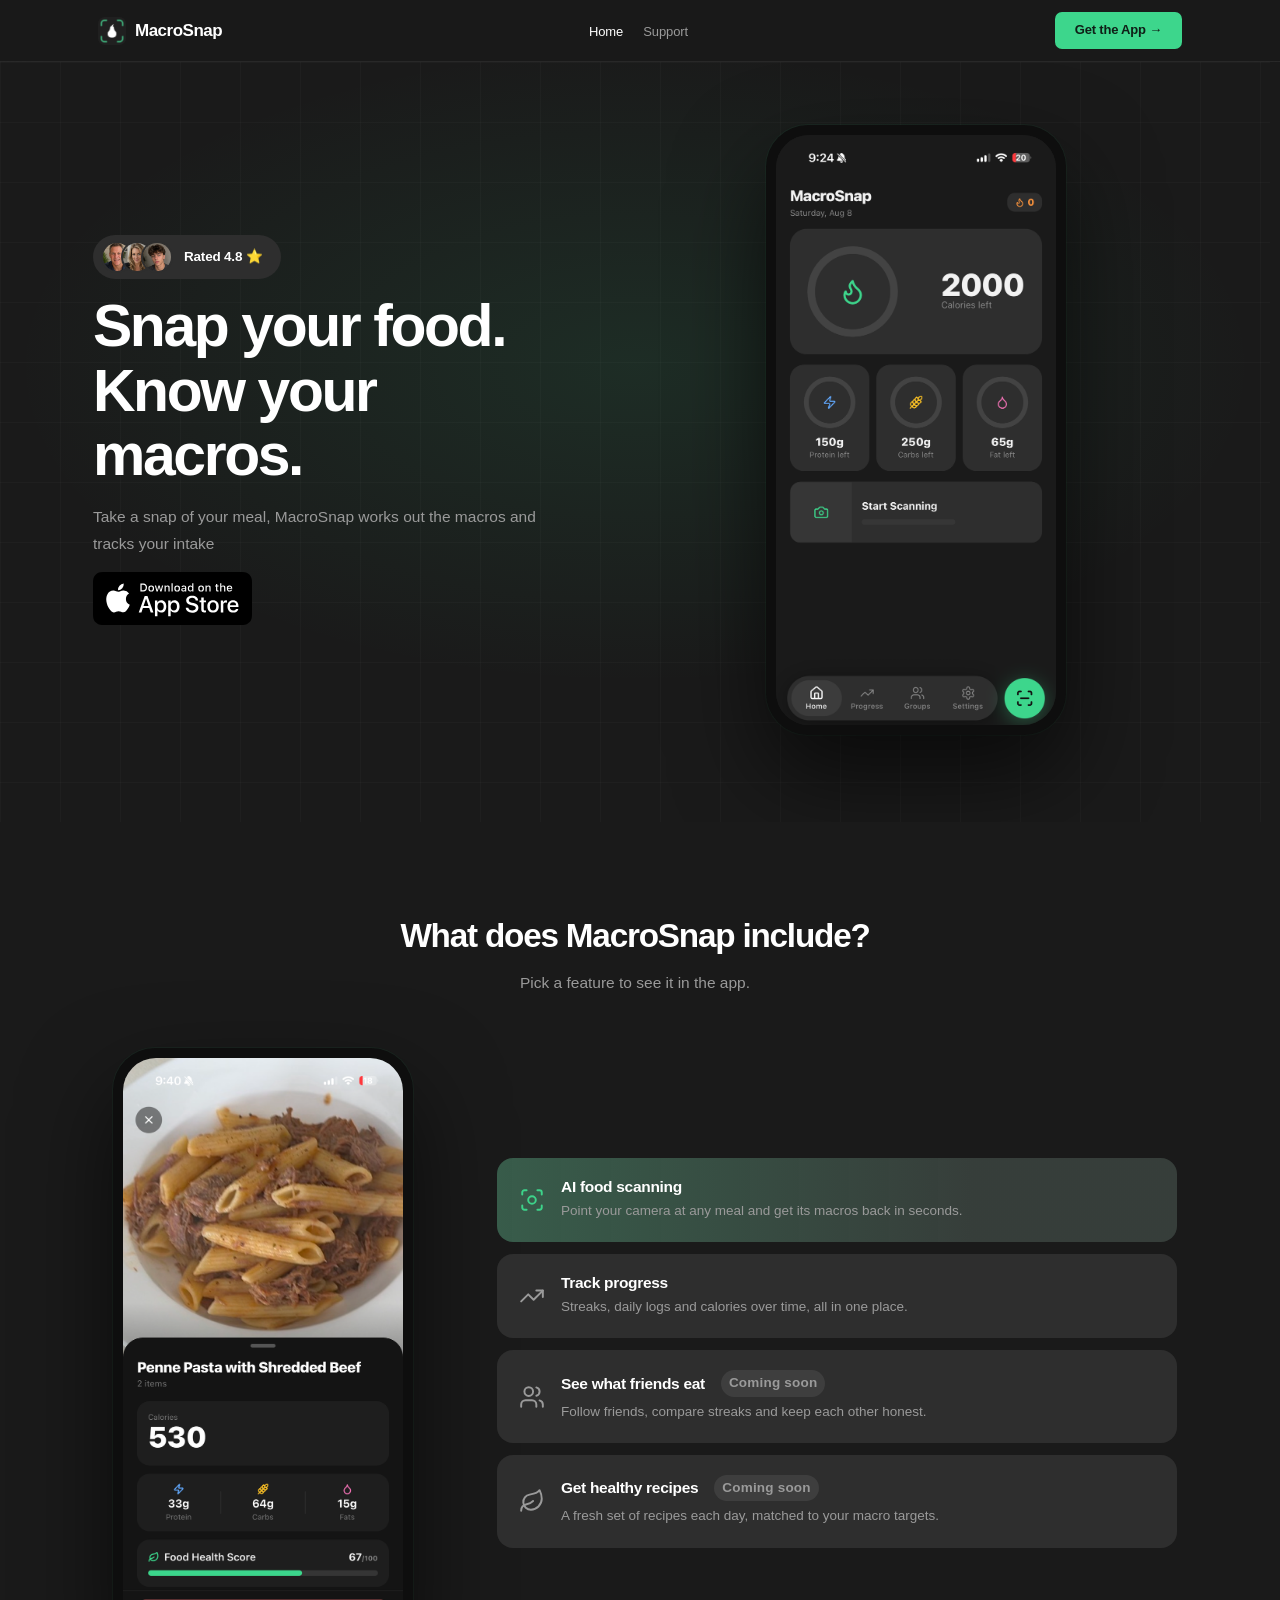
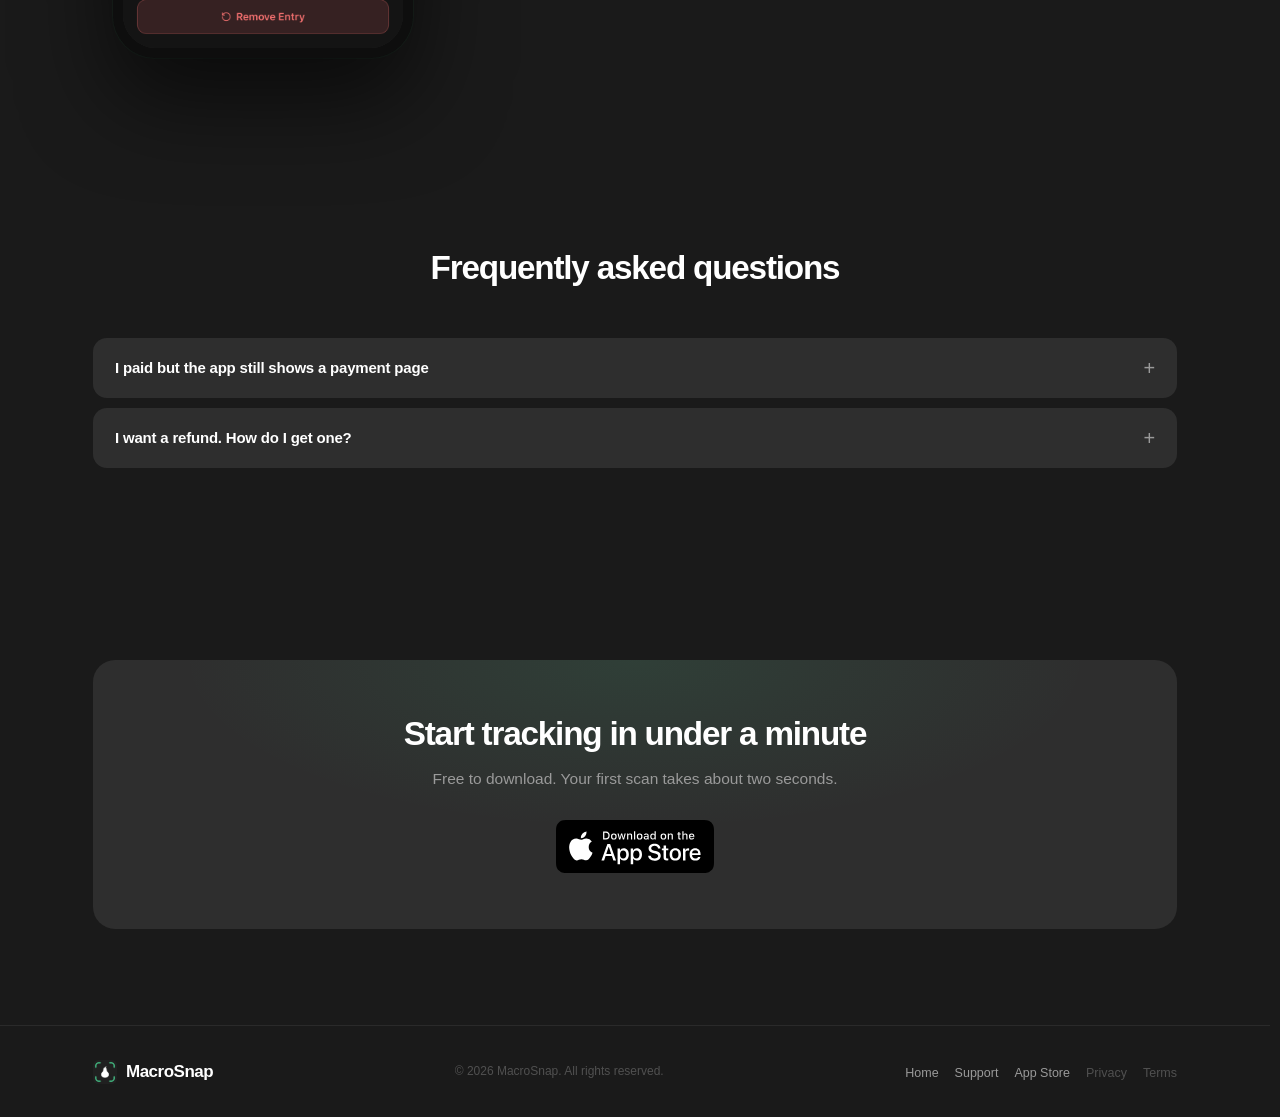
==== index.html @ d98fc546 "Update index.html" ====
<!DOCTYPE html>
<html lang="en" data-page="home">
<head>
<!-- charset must stay within the document's first 1024 bytes or browsers
     stop looking for it; it blocks nothing, so it sits ahead of the script. -->
<meta charset="UTF-8" />
<!-- No auto-redirect here on purpose. Instagram's webview blocks scripted
     navigation to the App Store (verified on Instagram 441 / iOS 27 — the
     script ran, resolved the URL and was simply ignored), and a pending
     blocked navigation can suppress the tap that follows it. The store link
     is reached by tapping the badge, or via "Open in Browser". -->
  <meta name="viewport" content="width=device-width, initial-scale=1.0, viewport-fit=cover" />
  <title>MacroSnap — Snap your food. Know your macros.</title>
  <meta name="description" content="MacroSnap uses your camera to log calories, protein, carbs and fat in seconds. No weighing. No searching. Just snap." />
  <link rel="stylesheet" href="styles.css" />
</head>
<body>

<!-- ══════════════════ TOP BAR ══════════════════ -->
<nav class="nav" id="nav">
 <div class="nav-inner">
  <a class="nav-brand" href="#" data-link="home" aria-label="MacroSnap home">
    <img class="mark" src="assets/icon.png" width="28" height="28" alt="" />
    <span class="wordmark">MacroSnap</span>
  </a>

  <ul class="nav-links" id="navLinks">
    <li><button class="nav-link" data-link="home">Home</button></li>
    <li><button class="nav-link" data-link="support">Support</button></li>
  </ul>

  <a class="nav-cta" href="https://apps.apple.com/us/app/macrosnap-ai-calorie-tracker/id6759880124" target="_blank" rel="noopener noreferrer">Get the App →</a>

  <button class="burger" id="burger" aria-label="Menu" aria-expanded="false">
    <span></span><span></span><span></span>
  </button>
 </div>
</nav>

<!-- ══════════════════ MOBILE DRAWER ══════════════════ -->
<div class="mobile-overlay" id="overlay" hidden></div>
<aside class="drawer" id="drawer" hidden>
  <div class="drawer-list">
    <button class="drawer-link" data-link="home">Home</button>
    <button class="drawer-link" data-link="support">Support</button>
  </div>
  <div class="drawer-foot">
    <a class="btn btn-cta btn-block" href="https://apps.apple.com/us/app/macrosnap-ai-calorie-tracker/id6759880124" target="_blank" rel="noopener noreferrer">Get the App →</a>
  </div>
</aside>

<main id="main">

  <!-- ══════════════════ PAGE: HOME ══════════════════ -->
  <section class="page" data-page="home">

    <div class="hero">
      <div class="hero-grid-lines"></div>
      <div class="hero-glow"></div>
      <div class="hero-inner">
        <div class="hero-copy">
          <div class="rating-card fu" style="--d:0s">
            <div class="avatars">
              <img class="ph" src="assets/boy30.png" width="32" height="32" alt="" />
              <img class="ph" src="assets/girl30.png" width="32" height="32" alt="" />
              <img class="ph" src="assets/boy20.png" width="32" height="32" alt="" />
            </div>
            <span class="rating-text">Rated 4.8 ⭐</span>
          </div>
          <h1 class="fu" style="--d:.08s">Snap your food.<br />Know your macros.</h1>
          <p class="lead fu" style="--d:.16s">
            Take a snap of your meal, MacroSnap works out the macros and tracks your intake
          </p>
          <div class="hero-btns fu" style="--d:.24s">
            <a class="appstore" href="https://apps.apple.com/us/app/macrosnap-ai-calorie-tracker/id6759880124" target="_blank" rel="noopener noreferrer" style="display: inline-block;">
              <img src="assets/app-store-badge.svg" alt="Download on the App Store" style="height: 53px;">
            </a>
          </div>

          <p class="iab-note" id="iabNote" hidden>
            <span><span id="iabApp">This app</span> may block this link. Tap <b>•••</b> at the top right, then <b>Open in Browser</b>.</span>
            <button class="iab-close" id="iabClose" aria-label="Dismiss">×</button>
          </p>
        </div>

        <div class="hero-visual fu" style="--d:.2s">
          <div class="phone">
            <div class="phone-screen">
              <img class="phone-img" src="assets/hero-home.png" alt="The MacroSnap home screen showing calories and macros left for the day" />
            </div>
          </div>
        </div>
      </div>
    </div>

    <!-- ══════════════ WHAT'S INCLUDED (tabbed) ══════════════ -->
    <section class="section">
      <div class="wrap">
        <div class="sec-head fu" style="--d:0s">
          <h2>What does MacroSnap include?</h2>
          <p class="lead center">Pick a feature to see it in the app.</p>
        </div>

        <div class="include">
          <div class="include-visual fu" style="--d:.06s">
            <div class="phone">
              <div class="phone-screen">
                <img class="shot is-active" data-shot="0" src="assets/include-1.png" alt="A scanned plate of penne pasta with shredded beef, showing 530 calories and its macro split" />
                <img class="shot" data-shot="1" src="assets/include-2.png" alt="The Progress screen showing day streak, meals logged, a daily log and calories over time" />
                <div class="shot is-locked" data-shot="2">
                  <span class="shot-icon"><svg viewBox="0 0 24 24" fill="none" stroke="currentColor" stroke-width="1.8" stroke-linecap="round" stroke-linejoin="round" aria-hidden="true"><rect x="3" y="11" width="18" height="11" rx="2"/><path d="M7 11V7a5 5 0 0 1 10 0v4"/></svg></span>
                  <b>Coming soon</b>
                  <span class="sub tiny">See what friends eat</span>
                </div>
                <div class="shot is-locked" data-shot="3">
                  <span class="shot-icon"><svg viewBox="0 0 24 24" fill="none" stroke="currentColor" stroke-width="1.8" stroke-linecap="round" stroke-linejoin="round" aria-hidden="true"><rect x="3" y="11" width="18" height="11" rx="2"/><path d="M7 11V7a5 5 0 0 1 10 0v4"/></svg></span>
                  <b>Coming soon</b>
                  <span class="sub tiny">Get healthy recipes</span>
                </div>
              </div>
            </div>
          </div>

          <div class="include-cards fu" style="--d:.12s" role="tablist">
            <button class="inc-card is-active" data-shot="0" role="tab" aria-selected="true">
              <span class="icon"><svg viewBox="0 0 24 24" fill="none" stroke="currentColor" stroke-width="1.8" stroke-linecap="round" stroke-linejoin="round" aria-hidden="true"><path d="M3 7V5a2 2 0 0 1 2-2h2"/><path d="M17 3h2a2 2 0 0 1 2 2v2"/><path d="M21 17v2a2 2 0 0 1-2 2h-2"/><path d="M7 21H5a2 2 0 0 1-2-2v-2"/><circle cx="12" cy="12" r="3.5"/></svg></span>
              <span class="inc-body">
                <b>AI food scanning</b>
                <span>Point your camera at any meal and get its macros back in seconds.</span>
              </span>
            </button>
            <button class="inc-card" data-shot="1" role="tab" aria-selected="false">
              <span class="icon"><svg viewBox="0 0 24 24" fill="none" stroke="currentColor" stroke-width="1.8" stroke-linecap="round" stroke-linejoin="round" aria-hidden="true"><polyline points="22 7 13.5 15.5 8.5 10.5 2 17"/><polyline points="16 7 22 7 22 13"/></svg></span>
              <span class="inc-body">
                <b>Track progress</b>
                <span>Streaks, daily logs and calories over time, all in one place.</span>
              </span>
            </button>
            <button class="inc-card" data-shot="2" role="tab" aria-selected="false">
              <span class="icon"><svg viewBox="0 0 24 24" fill="none" stroke="currentColor" stroke-width="1.8" stroke-linecap="round" stroke-linejoin="round" aria-hidden="true"><path d="M16 21v-2a4 4 0 0 0-4-4H6a4 4 0 0 0-4 4v2"/><circle cx="9" cy="7" r="4"/><path d="M22 21v-2a4 4 0 0 0-3-3.87"/><path d="M16 3.13a4 4 0 0 1 0 7.75"/></svg></span>
              <span class="inc-body">
                <span class="inc-title"><b>See what friends eat</b><span class="soon">Coming soon</span></span>
                <span>Follow friends, compare streaks and keep each other honest.</span>
              </span>
            </button>
            <button class="inc-card" data-shot="3" role="tab" aria-selected="false">
              <span class="icon"><svg viewBox="0 0 24 24" fill="none" stroke="currentColor" stroke-width="1.8" stroke-linecap="round" stroke-linejoin="round" aria-hidden="true"><path d="M11 20A7 7 0 0 1 9.8 6.1C15.5 5 17 4.48 19 2c1 2 2 4.18 2 8 0 5.5-4.78 10-10 10Z"/><path d="M2 21c0-3 1.85-5.36 5.08-6C9.5 14.52 12 13 13 12"/></svg></span>
              <span class="inc-body">
                <span class="inc-title"><b>Get healthy recipes</b><span class="soon">Coming soon</span></span>
                <span>A fresh set of recipes each day, matched to your macro targets.</span>
              </span>
            </button>
          </div>
        </div>
      </div>
    </section>

    <!-- ══════════════ FAQ ══════════════ -->
    <section class="section">
      <div class="wrap">
        <div class="sec-head fu" style="--d:0s">
          <h2>Frequently asked questions</h2>
        </div>
        <div class="faq">
          <details class="fu" style="--d:.06s">
            <summary>I paid but the app still shows a payment page</summary>
            <ol>
              <li>Make sure you're signed into the Apple account you purchased with.</li>
              <li>Tap the <b>Restore Purchase</b> button — it's at the top right, or underneath the green button at the bottom.</li>
            </ol>
          </details>

          <details class="fu" style="--d:.1s">
            <summary>I want a refund. How do I get one?</summary>
            <p>Refunds depend on where you bought your subscription:</p>
            <ul>
              <li><b>Apple App Store:</b> Apple handles this directly.</li>
              <li><b>Bought directly from MacroSnap?</b> Email us.</li>
            </ul>
            <div class="faq-btns">
              <a class="btn btn-cta" href="https://support.apple.com/en-us/118223" target="_blank" rel="noopener noreferrer">Request refund from Apple</a>
              <button class="btn btn-soft" data-link="support">Request refund from MacroSnap</button>
            </div>
          </details>
        </div>
      </div>
    </section>

    <section class="section">
      <div class="wrap">
        <div class="cta-band fu" style="--d:0s">
          <h2>Start tracking in under a minute</h2>
          <p class="lead center">Free to download. Your first scan takes about two seconds.</p>
          <div class="hero-btns center">
            <a class="appstore" href="https://apps.apple.com/us/app/macrosnap-ai-calorie-tracker/id6759880124" target="_blank" rel="noopener noreferrer" style="display: inline-block;">
              <img src="assets/app-store-badge.svg" alt="Download on the App Store" style="height: 53px;">
            </a>
          </div>
        </div>
      </div>
    </section>
  </section>

  <!-- ══════════════════ PAGE: SUPPORT ══════════════════ -->
  <section class="page" data-page="support" hidden>
    <div class="page-head">
      <div class="wrap">
        <h1 class="fu" style="--d:.08s">Talk to a human</h1>
        <p class="lead fu" style="--d:.16s">Real replies, usually within a few hours on weekdays.</p>
      </div>
    </div>

    <section class="section">
      <div class="wrap">
        <div class="contact">
          <form class="card form fu" style="--d:0s" onsubmit="return false;">
            <label>Name<input type="text" placeholder="Alex Gasic" /></label>
            <label>Email<input type="email" placeholder="you@email.com" /></label>
            <label>Topic
              <select>
                <option>General question</option>
                <option>Billing &amp; subscriptions</option>
                <option>A scan got it wrong</option>
                <option>Coaching / team plans</option>
                <option>Press</option>
              </select>
            </label>
            <label>Message<textarea rows="5" placeholder="Tell us what's going on…"></textarea></label>
            <button class="btn btn-cta btn-block" type="submit">Send message</button>
            <span class="tiny sub center">This is a mock form — nothing is sent.</span>
          </form>

          <div class="contact-side">
            <div class="card sm fu" style="--d:.08s">
              <div class="icon"><svg viewBox="0 0 24 24" fill="none" stroke="currentColor" stroke-width="1.8" stroke-linecap="round" stroke-linejoin="round" aria-hidden="true"><rect x="2" y="4" width="20" height="16" rx="2"/><path d="m22 7-8.97 5.7a1.94 1.94 0 0 1-2.06 0L2 7"/></svg></div><h3>Email</h3>
              <p>help@macrosnap.app<br /><span class="sub tiny">Mon–Fri, 9–6 GMT</span></p>
            </div>
            <div class="card sm fu" style="--d:.14s">
              <div class="icon"><svg viewBox="0 0 24 24" fill="none" stroke="currentColor" stroke-width="1.8" stroke-linecap="round" stroke-linejoin="round" aria-hidden="true"><path d="M12 7v14"/><path d="M3 18a1 1 0 0 1-1-1V4a1 1 0 0 1 1-1h5a4 4 0 0 1 4 4 4 4 0 0 1 4-4h5a1 1 0 0 1 1 1v13a1 1 0 0 1-1 1h-6a3 3 0 0 0-3 3 3 3 0 0 0-3-3z"/></svg></div><h3>Help centre</h3>
              <p>Guides for scanning, targets, groups and export.</p>
            </div>
            <div class="card sm fu" style="--d:.2s">
              <div class="icon"><svg viewBox="0 0 24 24" fill="none" stroke="currentColor" stroke-width="1.8" stroke-linecap="round" stroke-linejoin="round" aria-hidden="true"><path d="M12 20c-3.3 0-6-2.7-6-6v-3a4 4 0 0 1 4-4h4a4 4 0 0 1 4 4v3c0 3.3-2.7 6-6 6z"/><path d="M9 7.13V6a3 3 0 1 1 6 0v1.13"/><path d="M6 13H2"/><path d="M22 13h-4"/><path d="m6.5 9-2-1.2"/><path d="m19.5 7.8-2 1.2"/><path d="m6.5 17-2 1.2"/><path d="m19.5 18.2-2-1.2"/></svg></div><h3>Report a bug</h3>
              <p>Shake your phone inside the app to attach logs automatically.</p>
            </div>
          </div>
        </div>
      </div>
    </section>
  </section>

</main>

<!-- ══════════════════ FOOTER ══════════════════ -->
<footer class="footer">
 <div class="footer-inner">
  <a class="nav-brand" href="#" data-link="home">
    <img class="mark" src="assets/icon.png" width="24" height="24" alt="" />
    <span class="wordmark">MacroSnap</span>
  </a>
  <span class="tiny sub">© 2026 MacroSnap. All rights reserved.</span>
  <ul class="footer-links">
    <li><button data-link="home">Home</button></li>
    <li><button data-link="support">Support</button></li>
    <li><a href="https://apps.apple.com/us/app/macrosnap-ai-calorie-tracker/id6759880124" target="_blank" rel="noopener noreferrer">App Store</a></li>
    <li><button class="muted">Privacy</button></li>
    <li><button class="muted">Terms</button></li>
  </ul>
 </div>
</footer>

<script src="app.js"></script>
</body>
</html>
---- styles.css ----
/* ═══════════════════════════════════════════════════════════
   MacroSnap — mock marketing site
   Tokens & nav sizing modelled on the Almondy reference build
   ═══════════════════════════════════════════════════════════ */

:root {
  /* ── Brand palette (as specified) ── */
  --bg:        #1A1A1A;   /* main background          */
  --accent:    #3DD38A;   /* accent / secondary       */
  --text:      #FFFFFF;   /* primary text             */
  --subtext:   #505050;   /* subtext                  */
  --card:      #2E2E2E;   /* cards / elements         */
  --cta:       #3DD68C;   /* CTAs                     */

  /* ── Derived surfaces ── */
  --bg-alt:        #161616;
  --card-hover:    #363636;
  --accent-dim:    rgba(61, 211, 138, 0.12);
  --accent-line:   rgba(61, 211, 138, 0.28);
  --border:        rgba(255, 255, 255, 0.07);
  --border-bright: rgba(255, 255, 255, 0.14);
  --divider:       rgba(255, 255, 255, 0.055);
  --grid-line:     rgba(255, 255, 255, 0.025);
  --hero-glow:     rgba(61, 211, 138, 0.10);
  --hover-glow:    rgba(255, 255, 255, 0.025);
  --nav-bg:        rgba(26, 26, 26, 0.92);
  --nav-bg-solid:  #1F1F1F;
  /* readable body grey — sits between --text and --subtext */
  --body:          #9A9A9A;

  /* ── Type ── */
  --font: -apple-system, BlinkMacSystemFont, "SF Pro Display", "SF Pro Text",
          "SF Pro Icons", "Helvetica Neue", "Segoe UI Variable Display",
          "Segoe UI", Roboto, sans-serif;
  
  --nav-h: 62px;
  --ease: cubic-bezier(0.22, 1, 0.36, 1);
}

*, *::before, *::after { box-sizing: border-box; margin: 0; padding: 0; }

/* `hidden` must beat the display rules below (drawer, overlay, pages) */
[hidden] { display: none !important; }

html { scroll-behavior: smooth; scrollbar-gutter: stable; }

body {
  background: var(--bg);
  color: var(--text);
  font-family: var(--font);
  font-size: 15px;
  line-height: 1.6;
  overflow-x: hidden;
  -webkit-font-smoothing: antialiased;
  -moz-osx-font-smoothing: grayscale;
  padding-top: var(--nav-h);
}

* { scrollbar-width: thin; scrollbar-color: rgba(128,128,128,0.2) transparent; }
::-webkit-scrollbar { width: 4px; height: 4px; }
::-webkit-scrollbar-track { background: transparent; }
::-webkit-scrollbar-thumb { background: rgba(128,128,128,0.2); border-radius: 999px; }
::-webkit-scrollbar-thumb:hover { background: rgba(128,128,128,0.35); }

a { text-decoration: none; color: inherit; }

button {
  cursor: pointer;
  font-family: var(--font);
  background: none;
  border: none;
  color: inherit;
  -webkit-tap-highlight-color: transparent;
  touch-action: manipulation;
  user-select: none;
  -webkit-user-select: none;
}
button:active { opacity: 0.7; transform: scale(0.97); transition: opacity .1s, transform .1s; }

/* ── Titles: semibold ── */
h1, h2, h3 { font-weight: 600; color: var(--text); letter-spacing: -0.02em; line-height: 1.1; }
h1 { font-size: clamp(38px, 4.6vw, 66px); letter-spacing: -2.4px; }
h2 { font-size: clamp(26px, 2.6vw, 38px); letter-spacing: -1.2px; }
h3 { font-size: 17px; letter-spacing: -0.4px; }

p  { color: var(--body); }
.sub   { color: var(--subtext); }
.tiny  { font-size: 12px; }
.accent{ color: var(--accent); }
.center{ text-align: center; }

.lead { font-size: 15.5px; line-height: 1.75; color: var(--body); max-width: 460px; }
.lead.center { margin: 0 auto; }

/* ═══════════════ ANIMATIONS ═══════════════ */
@keyframes fadeUp    { from { opacity: 0; transform: translateY(22px); } to { opacity: 1; transform: none; } }
@keyframes fadeRight { from { opacity: 0; transform: translateX(32px) scale(.97); } to { opacity: 1; transform: none; } }

/* Page-switch entrance — staggered via inline --d */
.page.is-entering .fu { animation: fadeUp .55s var(--d, 0s) var(--ease) both; }
.page .fu { animation: fadeUp .55s var(--d, 0s) var(--ease) both; }

@media (prefers-reduced-motion: reduce) {
  *, *::before, *::after { animation-duration: .01ms !important; animation-iteration-count: 1 !important; transition-duration: .01ms !important; }
  html { scroll-behavior: auto; }
}

/* ═══════════════ TOP BAR ═══════════════ */
.nav {
  position: fixed; top: 0; left: 0; right: 0; z-index: 200;
  height: var(--nav-h);
  background: var(--nav-bg);
  -webkit-backdrop-filter: blur(20px) saturate(1.4);
  backdrop-filter: blur(20px) saturate(1.4);
  border-bottom: 1px solid var(--border);
}

/* shares .wrap's geometry so the logo sits on the site's left edge */
.nav-inner {
  height: 100%; max-width: 1180px; margin: 0 auto; padding: 0 48px;
  display: flex; align-items: center; justify-content: space-between;
}

.nav-brand { display: flex; align-items: center; gap: 9px; }
.mark { flex-shrink: 0; border-radius: 23%; display: block; }
.wordmark { font-size: 17px; font-weight: 600; letter-spacing: -0.5px; color: var(--text); }

.nav-links { display: flex; gap: 20px; list-style: none; }
.nav-link {
  font-size: 13px; font-weight: 500; letter-spacing: -0.1px;
  color: var(--body); transition: color .15s;
}
.nav-link:hover { color: var(--text); }
.nav-link.active { color: var(--text); }

.nav-cta {
  display: inline-flex; align-items: center;
  background: var(--cta); color: #0F1F17;
  padding: 8px 20px; font-size: 13px; font-weight: 700;
  border-radius: 7px; letter-spacing: -0.2px;
  transition: filter .15s, transform .15s;
}
.nav-cta:hover { filter: brightness(1.08); }
.nav-cta:active { transform: scale(.97); }

.burger { display: none; flex-direction: column; gap: 5px; padding: 8px; }
.burger span { display: block; width: 22px; height: 2px; background: var(--text); border-radius: 2px; transition: transform .25s, opacity .25s; }
.burger.open span:nth-child(1) { transform: rotate(45deg) translateY(7px); }
.burger.open span:nth-child(2) { opacity: 0; }
.burger.open span:nth-child(3) { transform: rotate(-45deg) translateY(-7px); }

/* ── Mobile drawer ── */
.mobile-overlay {
  position: fixed; inset: 0; z-index: 199;
  background: rgba(0,0,0,.6);
  -webkit-backdrop-filter: blur(4px); backdrop-filter: blur(4px);
}
.drawer {
  position: fixed; top: var(--nav-h); right: 0; bottom: 0; z-index: 200;
  width: 80vw; max-width: 320px;
  background: var(--nav-bg-solid);
  display: flex; flex-direction: column; overflow-y: auto;
  animation: fadeRight .25s both;
}
.drawer-list { flex: 1; }
.drawer-link {
  display: block; width: 100%; text-align: left;
  padding: 16px 24px; font-size: 15px; font-weight: 600;
  color: var(--body);
  transition: color .15s, background .15s;
}
.drawer-link.active { color: var(--text); background: var(--hover-glow); }
.drawer-foot { padding: 20px 24px; }

/* ═══════════════ LAYOUT ═══════════════ */
.wrap { max-width: 1180px; margin: 0 auto; padding: 0 48px; }
.section { padding: 96px 0; }
.sec-head { text-align: center; max-width: 620px; margin: 0 auto 52px; }
.sec-head h2 { margin-bottom: 14px; }

.page[hidden] { display: none; }

/* ═══════════════ BUTTONS ═══════════════ */
.btn {
  display: inline-flex; align-items: center; justify-content: center;
  padding: 13px 24px; font-size: 14px; font-weight: 700;
  border-radius: 8px; letter-spacing: -0.3px;
  transition: filter .15s, background .15s, border-color .15s;
}
.btn-cta   { background: var(--cta); color: #0F1F17; }
.btn-cta:hover { filter: brightness(1.08); }
.btn-soft { background: rgba(255,255,255,.08); color: var(--text); }
.btn-soft:hover { background: rgba(255,255,255,.13); }
.btn-block { width: 100%; }

/* ── App Store badge (official Apple artwork; sizing is inline in the markup) ── */
.appstore { transition: filter .15s, transform .15s; }
.appstore:hover { filter: brightness(1.12); }
.appstore:active { transform: scale(.97); }
.appstore img { display: block; }

/* ═══════════════ HERO ═══════════════ */
.hero { position: relative; overflow: hidden; }
.hero-grid-lines {
  position: absolute; inset: 0; pointer-events: none;
  background-image:
    linear-gradient(var(--grid-line) 1px, transparent 1px),
    linear-gradient(90deg, var(--grid-line) 1px, transparent 1px);
  background-size: 60px 60px;
}
.hero-glow {
  position: absolute; inset: 0; pointer-events: none;
  background: radial-gradient(ellipse 70% 60% at 50% 40%, var(--hero-glow) 0%, transparent 70%);
}
.hero-inner {
  position: relative; z-index: 1;
  display: grid; grid-template-columns: 1fr 1fr; align-items: center; gap: 40px;
  /* same geometry as .wrap so hero copy shares the site's left edge */
  max-width: 1180px; margin: 0 auto;
  padding: 48px 48px 72px;
  min-height: min(760px, calc(100vh - var(--nav-h)));
}
.hero-copy { display: flex; flex-direction: column; align-items: flex-start; padding-right: 40px; }
.hero-copy h1 { margin-bottom: 15px; }
.hero-copy .lead { margin-bottom: 15px; }
.hero-btns { display: flex; gap: 10px; flex-wrap: wrap; }
.hero-btns.center { justify-content: center; }

/* ── Rating card (sits above the headline) ── */
.rating-card {
  display: inline-flex; align-items: center; gap: 11px;
  background: var(--card);
  border-radius: 999px; padding: 6px 18px 6px 8px;
  margin-bottom: 15px;
}
.rating-text { font-size: 13.5px; font-weight: 600; letter-spacing: -0.2px; color: var(--text); }
.ph {
  width: 32px; height: 32px; border-radius: 50%;
  /* ring matches the card behind it — creates the notch between overlaps */
  border: 2px solid var(--card);
  object-fit: cover; display: block;
}
.ph + .ph { margin-left: -12px; }

.avatars { display: flex; }

/* ── In-app browser helper note (shown only inside IG/FB webviews) ── */
.iab-note {
  display: flex; align-items: flex-start; gap: 10px;
  max-width: 340px; margin-top: 14px;
  background: var(--card); border-radius: 12px;
  padding: 11px 12px 11px 14px;
  font-size: 12.5px; line-height: 1.55; color: var(--body);
  animation: fadeUp .4s var(--ease) both;
}
.iab-note b { color: var(--text); font-weight: 600; letter-spacing: 1px; }
.iab-close {
  margin-left: auto; flex-shrink: 0;
  width: 20px; height: 20px; border-radius: 50%;
  display: grid; place-items: center;
  font-size: 15px; line-height: 1; color: var(--body);
  background: rgba(255,255,255,.08);
  transition: background .15s, color .15s;
}
.iab-close:hover { color: var(--text); background: rgba(255,255,255,.14); }

/* ═══════════════ PHONE FRAME ═══════════════ */
.hero-visual { position: relative; display: flex; justify-content: center; }
.phone {
  position: relative; width: 300px; height: 610px;
  background: #0E0E0E;
  border-radius: 42px; padding: 10px;
  box-shadow: 0 40px 90px rgba(0,0,0,.6), 0 0 0 1px rgba(61,211,138,.06);
  flex-shrink: 0;
}
.phone-screen {
  position: relative; height: 100%; overflow: hidden;
  background: var(--bg); border-radius: 33px;
}
.phone-img {
  width: 100%; height: 100%; display: block;
  object-fit: cover; object-position: top center;
}

/* ═══════════════ WHAT'S INCLUDED (tabbed) ═══════════════ */
.include {
  display: grid; grid-template-columns: minmax(0, 340px) 1fr;
  gap: 64px; align-items: center; justify-content: center;
}
.include-visual { display: flex; justify-content: center; }

/* Each .shot stacks in the same frame; only .is-active is visible */
.shot {
  position: absolute; inset: 0;
  display: flex; flex-direction: column; align-items: center; justify-content: center; gap: 8px;
  background: var(--bg);
  opacity: 0; transform: scale(1.015);
  transition: opacity .35s var(--ease), transform .35s var(--ease);
  pointer-events: none;
}
.shot.is-active { opacity: 1; transform: none; }
/* explicit size: an abs-positioned <img> with inset:0 alone falls back to
   its intrinsic width, which leaves object-fit doing nothing */
img.shot { width: 100%; height: 100%; object-fit: cover; object-position: top center; }

/* Locked "coming soon" panels */
.shot.is-locked { background: #202020; }
.shot.is-locked b { font-size: 15px; font-weight: 600; }
.shot.is-locked .sub { max-width: 190px; text-align: center; line-height: 1.5; }
.shot-icon {
  width: 34px; height: 34px; display: grid; place-items: center;
  margin-bottom: 10px; color: var(--body);
}
.shot-icon svg { width: 100%; height: 100%; display: block; }

/* title + pill share one row, so the pill stays beside wrapped text
   instead of dropping onto its own line on narrow screens */
.inc-title { display: flex; align-items: center; gap: 16px; }
.inc-title b { min-width: 0; }

.soon {
  flex-shrink: 0;
  background: rgba(255,255,255,.08);
  border-radius: 999px; padding: 2px 8px;
  font-size: 10.5px; font-weight: 600; letter-spacing: .2px;
  color: var(--body); white-space: nowrap;
}

.include-cards { display: flex; flex-direction: column; gap: 12px; }
.inc-card {
  display: flex; align-items: center; gap: 16px; text-align: left;
  background: var(--card);
  border-radius: 16px; padding: 20px 22px;
  transition: background .2s, transform .2s;
}
.inc-card:hover { background: var(--card-hover); transform: translateX(3px); }
/* no border to carry the active state, so lean harder on the fill */
.inc-card.is-active {
  background: linear-gradient(90deg, rgba(61,211,138,.24), rgba(61,211,138,.05) 70%), var(--card-hover);
}
.inc-card .icon { margin-bottom: 0; }
.inc-card:hover .icon { color: var(--text); }
.inc-card.is-active .icon { color: var(--accent); }
.inc-body { display: flex; flex-direction: column; gap: 4px; }
.inc-body b { font-size: 15.5px; font-weight: 600; letter-spacing: -0.3px; color: var(--text); }
.inc-body span { font-size: 13.5px; line-height: 1.65; color: var(--body); }

/* ═══════════════ CARDS ═══════════════ */
.card {
  background: var(--card);
  border-radius: 16px; padding: 26px;
  transition: transform .2s, background .2s;
}
.card h3 { margin-bottom: 8px; }
.card p { font-size: 14px; line-height: 1.7; }
.card.sm { padding: 22px; }
/* bare stroke icons — no tile, colour driven by currentColor */
.icon {
  width: 26px; height: 26px;
  display: grid; place-items: center;
  margin-bottom: 16px; flex-shrink: 0;
  color: var(--body); transition: color .2s;
}
.icon svg { width: 100%; height: 100%; display: block; }
.contact-side .icon { color: var(--accent); }

/* ═══════════════ FAQ ═══════════════ */
.faq { display: flex; flex-direction: column; gap: 10px; }
.faq details {
  background: var(--card);
  border-radius: 14px; padding: 18px 22px;
}
.faq summary {
  cursor: pointer; list-style: none;
  font-size: 15px; font-weight: 600; letter-spacing: -0.2px; color: var(--text);
  display: flex; justify-content: space-between; align-items: center; gap: 16px;
}
.faq summary::-webkit-details-marker { display: none; }
.faq summary::after {
  content: "+"; color: var(--body); font-size: 20px; font-weight: 400;
  line-height: 1; transition: transform .2s var(--ease); flex-shrink: 0;
}
.faq details[open] summary::after { transform: rotate(45deg); }
.faq details > p { font-size: 14px; line-height: 1.7; margin-top: 14px; }
.faq ol, .faq ul {
  margin: 14px 0 2px; padding-left: 20px;
  display: flex; flex-direction: column; gap: 9px;
}
.faq li { font-size: 14px; line-height: 1.7; color: var(--body); padding-left: 4px; }
.faq li::marker { color: var(--body); font-weight: 400; }
.faq b { color: var(--text); font-weight: 600; }
.faq-btns { display: flex; gap: 10px; flex-wrap: wrap; margin-top: 18px; }
.faq-btns .btn { font-size: 13.5px; padding: 11px 18px; }

/* ═══════════════ CTA BAND ═══════════════ */
.cta-band {
  background: var(--card);
  border-radius: 22px; padding: 56px 40px; text-align: center;
  background-image: radial-gradient(ellipse 60% 90% at 50% 0%, rgba(61,211,138,.10), transparent 70%);
}
.cta-band h2 { margin-bottom: 12px; }
.cta-band .lead { margin-bottom: 28px; }

/* ═══════════════ PAGE HEAD ═══════════════ */
.page-head {
  padding: 76px 0 60px;
  background-image: radial-gradient(ellipse 60% 100% at 50% 0%, rgba(61,211,138,.07), transparent 70%);
}
.page-head h1 { margin-bottom: 18px; }

/* ═══════════════ CONTACT ═══════════════ */
.contact { display: grid; grid-template-columns: 1.35fr 1fr; gap: 16px; align-items: start; }
.form { display: flex; flex-direction: column; gap: 14px; }
.form label { display: flex; flex-direction: column; gap: 7px; font-size: 12.5px; font-weight: 600; color: var(--body); }
.form input, .form select, .form textarea {
  background: #232323; border: none; border-radius: 9px;
  padding: 12px 13px; color: var(--text); font-family: var(--font); font-size: 14px; font-weight: 400;
  transition: box-shadow .15s;
}
.form input::placeholder, .form textarea::placeholder { color: var(--subtext); }
/* focus ring via shadow — keeps the field visibly focusable without a border */
.form input:focus, .form select:focus, .form textarea:focus {
  outline: none; box-shadow: 0 0 0 2px var(--accent);
}
.form textarea { resize: vertical; }
.contact-side { display: flex; flex-direction: column; gap: 16px; }
.contact-side p { font-size: 13.5px; }

/* ═══════════════ FOOTER ═══════════════ */
.footer { border-top: 1px solid var(--border); }
.footer-inner {
  max-width: 1180px; margin: 0 auto; padding: 32px 48px;
  display: flex; align-items: center; justify-content: space-between;
  flex-wrap: wrap; gap: 16px;
}
.footer-links { display: flex; gap: 16px; list-style: none; flex-wrap: wrap; }
.footer-links button, .footer-links a { font-size: 12.5px; font-weight: 500; color: var(--body); transition: color .15s; }
.footer-links button:hover, .footer-links a:hover { color: var(--text); }
.footer-links button.muted { color: var(--subtext); }

/* ═══════════════ RESPONSIVE ═══════════════ */
@media (max-width: 1000px) {
  .contact { grid-template-columns: 1fr; }
  .include { grid-template-columns: 1fr; gap: 40px; justify-items: center; }
  .include-cards { width: 100%; max-width: 560px; }
}

@media (max-width: 767px) {
  .nav-inner { padding: 0 20px; }
  .nav-links, .nav-cta { display: none; }
  .burger { display: flex; }

  .wrap { padding: 0 20px; }
  .section { padding: 64px 0; }
  .footer-inner { padding: 24px 20px; align-items: flex-start; flex-direction: column; }

  .hero-inner { grid-template-columns: 1fr; padding: 36px 20px 56px; min-height: auto; gap: 56px; }
  .hero-copy { padding-right: 0; }
  .hero-copy h1 { font-size: clamp(34px, 9.5vw, 50px); letter-spacing: -1.8px; }
  .hero-btns { width: 100%; }
  .phone { transform: scale(.94); }

  .page-head { padding: 48px 0 40px; }
  .cta-band { padding: 40px 24px; }
  .inc-card { padding: 16px 18px; gap: 13px; }
}
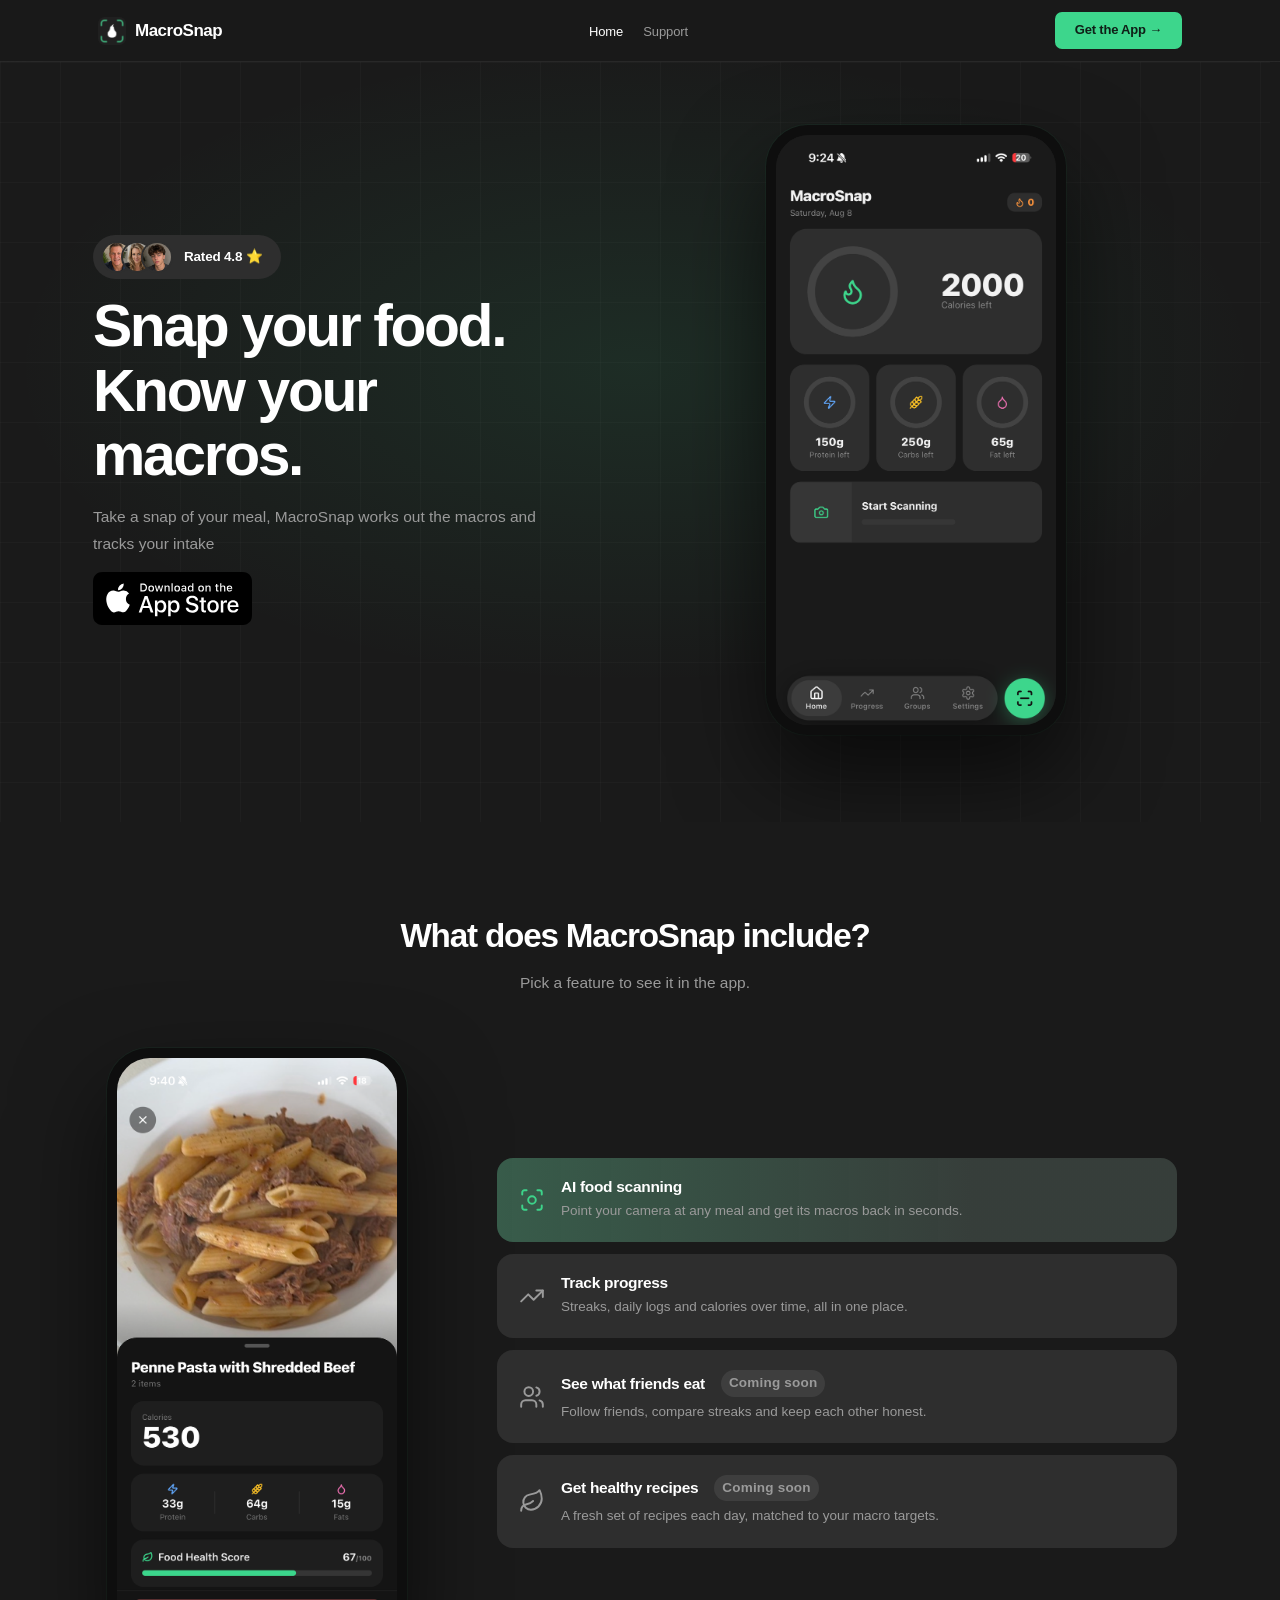
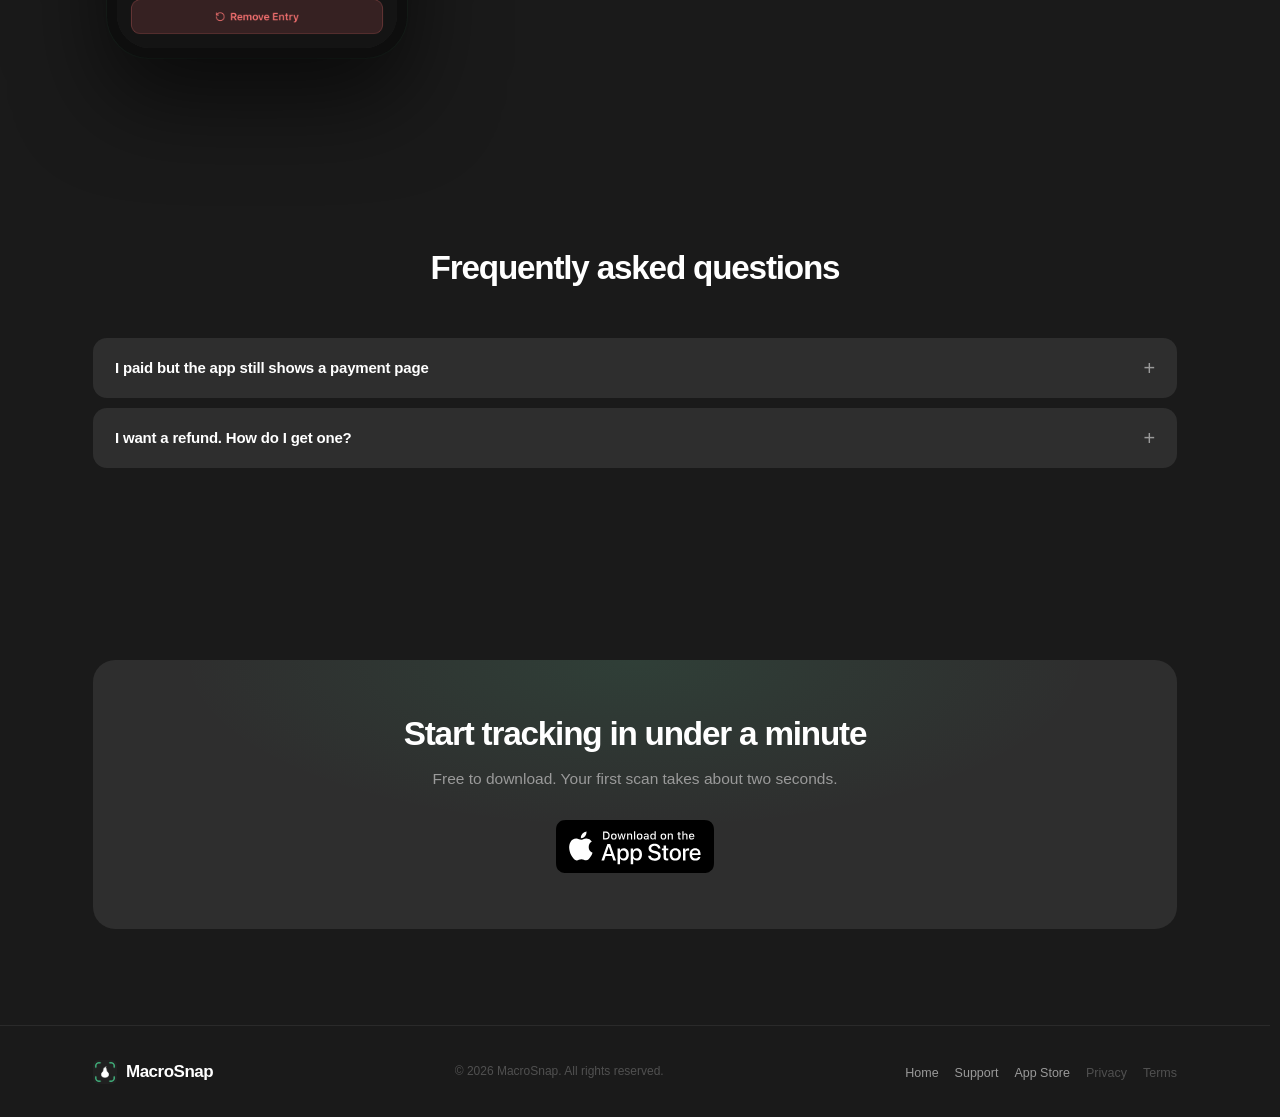
==== commit 376055e3: "Update index.html" ====
--- a/index.html
+++ b/index.html
@@ -119,6 +119,13 @@
                 </div>
               </div>
             </div>
+
+            <div class="dots" id="incDots">
+              <button class="dot is-active" data-shot="0" aria-label="AI food scanning"></button>
+              <button class="dot" data-shot="1" aria-label="Track progress"></button>
+              <button class="dot" data-shot="2" aria-label="See what friends eat"></button>
+              <button class="dot" data-shot="3" aria-label="Get healthy recipes"></button>
+            </div>
           </div>
 
           <div class="include-cards fu" style="--d:.12s" role="tablist">
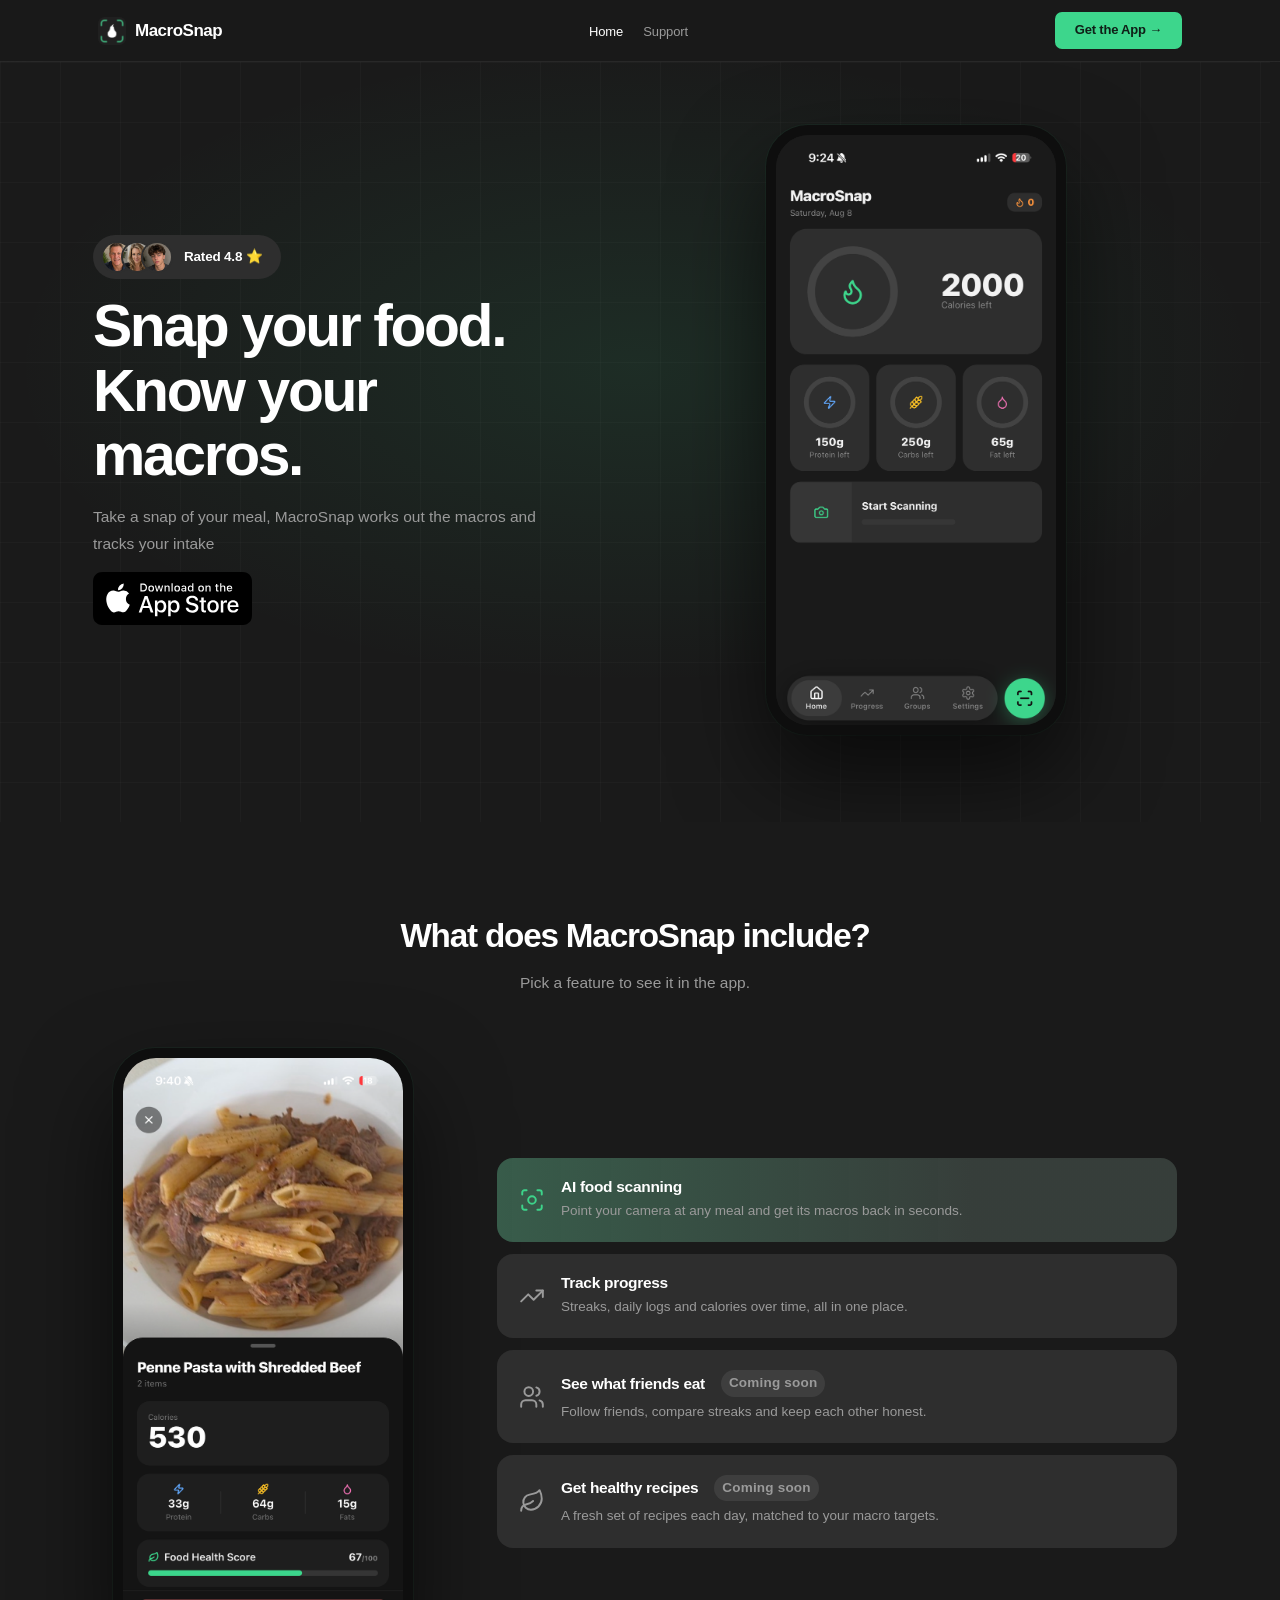
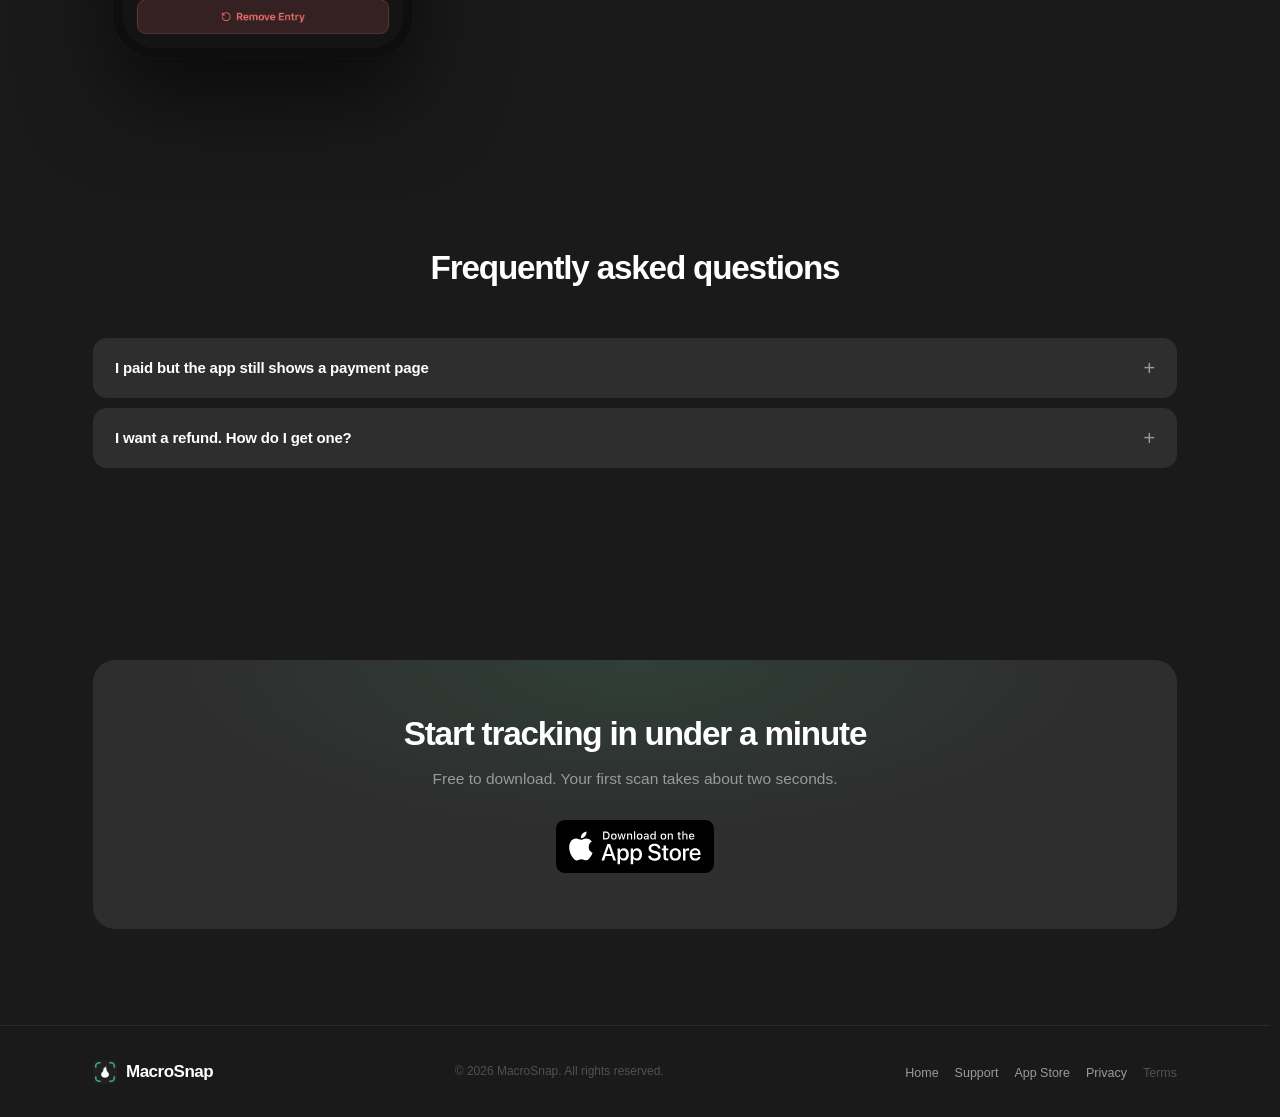
==== commit 66d262e5: "Update index.html" ====
--- a/index.html
+++ b/index.html
@@ -1,5 +1,6 @@
 <!DOCTYPE html>
-<html lang="en" data-page="home">
+<!-- data-support-href: where app.js forwards legacy #support links. -->
+<html lang="en" data-page="home" data-support-href="support/">
 <head>
 <!-- charset must stay within the document's first 1024 bytes or browsers
      stop looking for it; it blocks nothing, so it sits ahead of the script. -->
@@ -26,7 +27,7 @@
 
   <ul class="nav-links" id="navLinks">
     <li><button class="nav-link" data-link="home">Home</button></li>
-    <li><button class="nav-link" data-link="support">Support</button></li>
+    <li><a class="nav-link" href="support/">Support</a></li>
   </ul>
 
   <a class="nav-cta" href="https://apps.apple.com/us/app/macrosnap-ai-calorie-tracker/id6759880124" target="_blank" rel="noopener noreferrer">Get the App →</a>
@@ -42,7 +43,7 @@
 <aside class="drawer" id="drawer" hidden>
   <div class="drawer-list">
     <button class="drawer-link" data-link="home">Home</button>
-    <button class="drawer-link" data-link="support">Support</button>
+    <a class="drawer-link" href="support/">Support</a>
   </div>
   <div class="drawer-foot">
     <a class="btn btn-cta btn-block" href="https://apps.apple.com/us/app/macrosnap-ai-calorie-tracker/id6759880124" target="_blank" rel="noopener noreferrer">Get the App →</a>
@@ -186,7 +187,7 @@
             </ul>
             <div class="faq-btns">
               <a class="btn btn-cta" href="https://support.apple.com/en-us/118223" target="_blank" rel="noopener noreferrer">Request refund from Apple</a>
-              <button class="btn btn-soft" data-link="support">Request refund from MacroSnap</button>
+              <a class="btn btn-soft" href="support/">Request refund from MacroSnap</a>
             </div>
           </details>
         </div>
@@ -207,55 +208,6 @@
       </div>
     </section>
   </section>
-
-  <!-- ══════════════════ PAGE: SUPPORT ══════════════════ -->
-  <section class="page" data-page="support" hidden>
-    <div class="page-head">
-      <div class="wrap">
-        <h1 class="fu" style="--d:.08s">Talk to a human</h1>
-        <p class="lead fu" style="--d:.16s">Real replies, usually within a few hours on weekdays.</p>
-      </div>
-    </div>
-
-    <section class="section">
-      <div class="wrap">
-        <div class="contact">
-          <form class="card form fu" style="--d:0s" onsubmit="return false;">
-            <label>Name<input type="text" placeholder="Alex Gasic" /></label>
-            <label>Email<input type="email" placeholder="you@email.com" /></label>
-            <label>Topic
-              <select>
-                <option>General question</option>
-                <option>Billing &amp; subscriptions</option>
-                <option>A scan got it wrong</option>
-                <option>Coaching / team plans</option>
-                <option>Press</option>
-              </select>
-            </label>
-            <label>Message<textarea rows="5" placeholder="Tell us what's going on…"></textarea></label>
-            <button class="btn btn-cta btn-block" type="submit">Send message</button>
-            <span class="tiny sub center">This is a mock form — nothing is sent.</span>
-          </form>
-
-          <div class="contact-side">
-            <div class="card sm fu" style="--d:.08s">
-              <div class="icon"><svg viewBox="0 0 24 24" fill="none" stroke="currentColor" stroke-width="1.8" stroke-linecap="round" stroke-linejoin="round" aria-hidden="true"><rect x="2" y="4" width="20" height="16" rx="2"/><path d="m22 7-8.97 5.7a1.94 1.94 0 0 1-2.06 0L2 7"/></svg></div><h3>Email</h3>
-              <p>help@macrosnap.app<br /><span class="sub tiny">Mon–Fri, 9–6 GMT</span></p>
-            </div>
-            <div class="card sm fu" style="--d:.14s">
-              <div class="icon"><svg viewBox="0 0 24 24" fill="none" stroke="currentColor" stroke-width="1.8" stroke-linecap="round" stroke-linejoin="round" aria-hidden="true"><path d="M12 7v14"/><path d="M3 18a1 1 0 0 1-1-1V4a1 1 0 0 1 1-1h5a4 4 0 0 1 4 4 4 4 0 0 1 4-4h5a1 1 0 0 1 1 1v13a1 1 0 0 1-1 1h-6a3 3 0 0 0-3 3 3 3 0 0 0-3-3z"/></svg></div><h3>Help centre</h3>
-              <p>Guides for scanning, targets, groups and export.</p>
-            </div>
-            <div class="card sm fu" style="--d:.2s">
-              <div class="icon"><svg viewBox="0 0 24 24" fill="none" stroke="currentColor" stroke-width="1.8" stroke-linecap="round" stroke-linejoin="round" aria-hidden="true"><path d="M12 20c-3.3 0-6-2.7-6-6v-3a4 4 0 0 1 4-4h4a4 4 0 0 1 4 4v3c0 3.3-2.7 6-6 6z"/><path d="M9 7.13V6a3 3 0 1 1 6 0v1.13"/><path d="M6 13H2"/><path d="M22 13h-4"/><path d="m6.5 9-2-1.2"/><path d="m19.5 7.8-2 1.2"/><path d="m6.5 17-2 1.2"/><path d="m19.5 18.2-2-1.2"/></svg></div><h3>Report a bug</h3>
-              <p>Shake your phone inside the app to attach logs automatically.</p>
-            </div>
-          </div>
-        </div>
-      </div>
-    </section>
-  </section>
-
 </main>
 
 <!-- ══════════════════ FOOTER ══════════════════ -->
@@ -268,9 +220,9 @@
   <span class="tiny sub">© 2026 MacroSnap. All rights reserved.</span>
   <ul class="footer-links">
     <li><button data-link="home">Home</button></li>
-    <li><button data-link="support">Support</button></li>
+    <li><a href="support/">Support</a></li>
     <li><a href="https://apps.apple.com/us/app/macrosnap-ai-calorie-tracker/id6759880124" target="_blank" rel="noopener noreferrer">App Store</a></li>
-    <li><button class="muted">Privacy</button></li>
+    <li><a href="privacy/">Privacy</a></li>
     <li><button class="muted">Terms</button></li>
   </ul>
  </div>
--- a/styles.css
+++ b/styles.css
@@ -287,7 +287,20 @@
   display: grid; grid-template-columns: minmax(0, 340px) 1fr;
   gap: 64px; align-items: center; justify-content: center;
 }
-.include-visual { display: flex; justify-content: center; }
+.include-visual {
+  display: flex; flex-direction: column; align-items: center; gap: 18px;
+}
+
+/* Swipeable dots — mobile only. pan-y keeps vertical scrolling native while
+   we read horizontal swipes ourselves. */
+.include-visual .phone { touch-action: pan-y; }
+.dots { display: none; gap: 9px; }
+.dot {
+  width: 7px; height: 7px; padding: 0; border-radius: 50%;
+  background: rgba(255,255,255,.18);
+  transition: background .2s, transform .2s;
+}
+.dot.is-active { background: var(--accent); transform: scale(1.3); }
 
 /* Each .shot stacks in the same frame; only .is-active is visible */
 .shot {
@@ -463,4 +476,5 @@
   .page-head { padding: 48px 0 40px; }
   .cta-band { padding: 40px 24px; }
   .inc-card { padding: 16px 18px; gap: 13px; }
-}
+  .dots { display: flex; }
+}
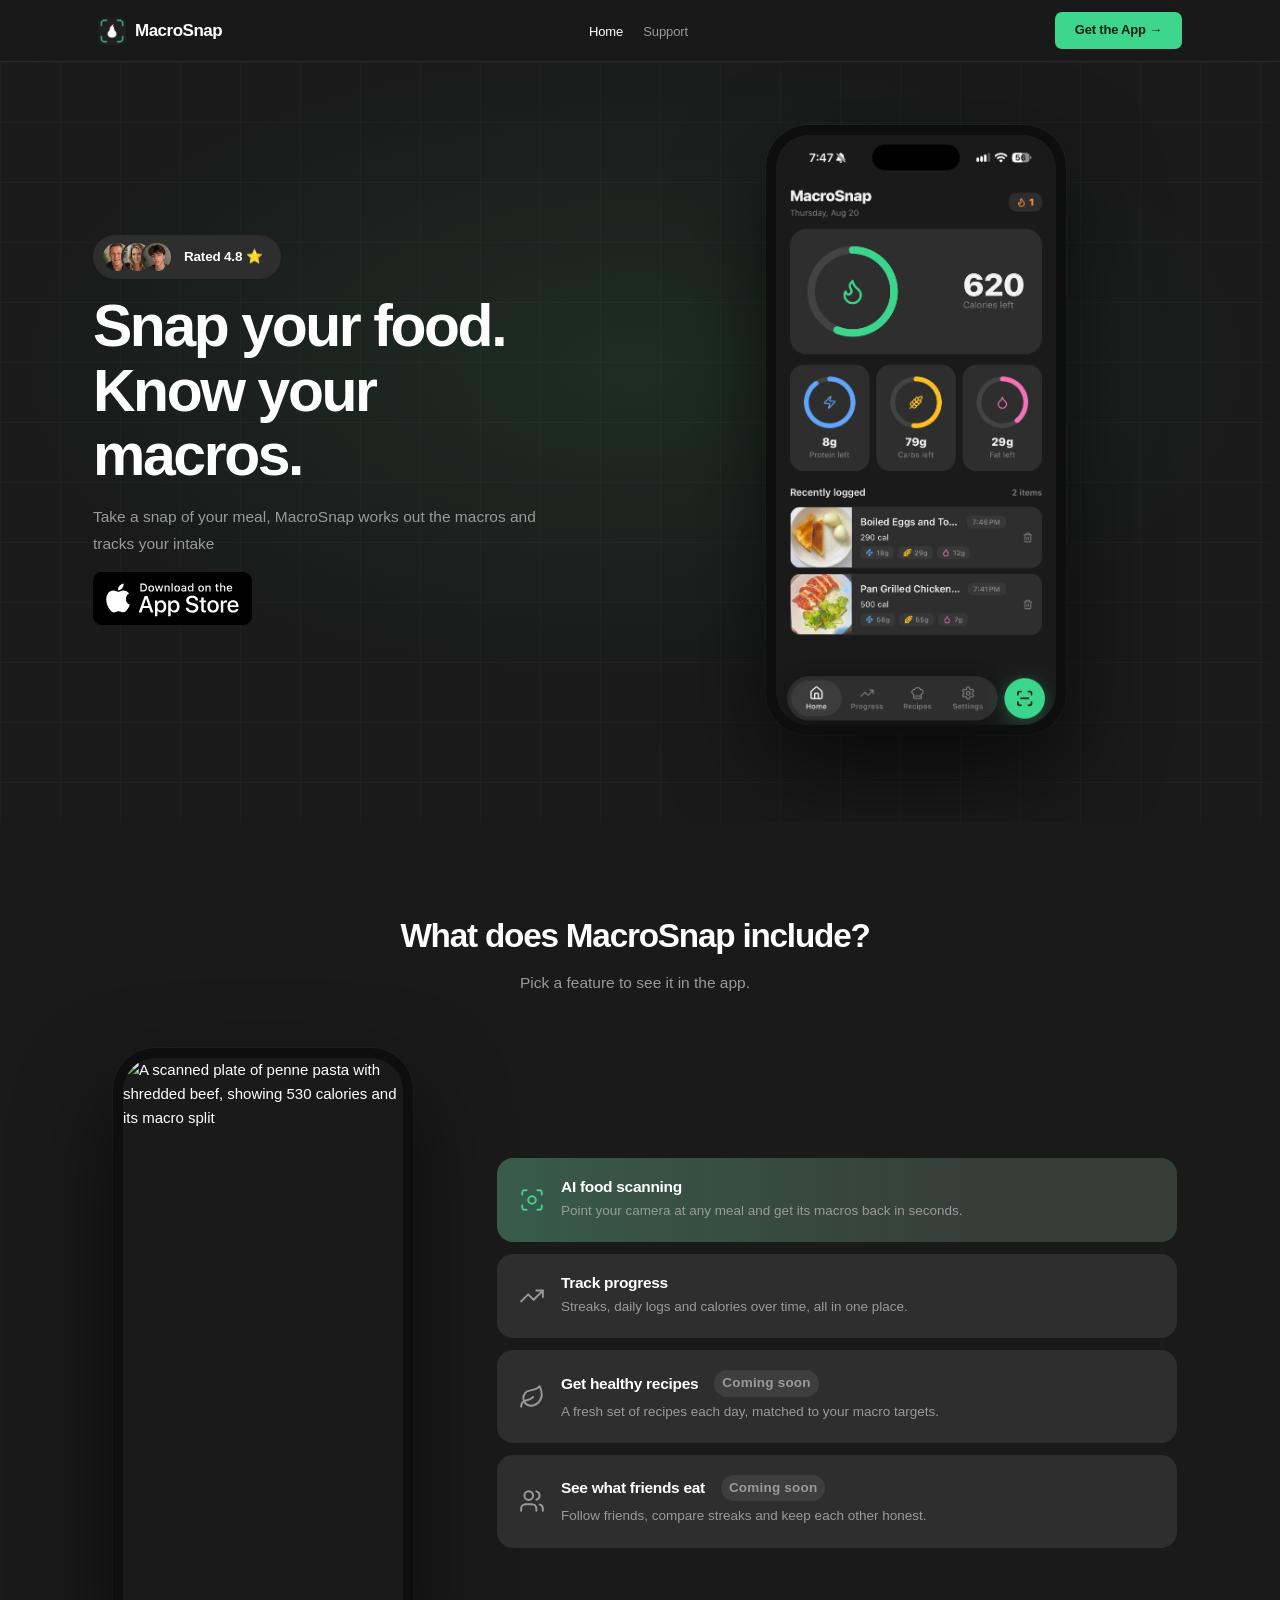
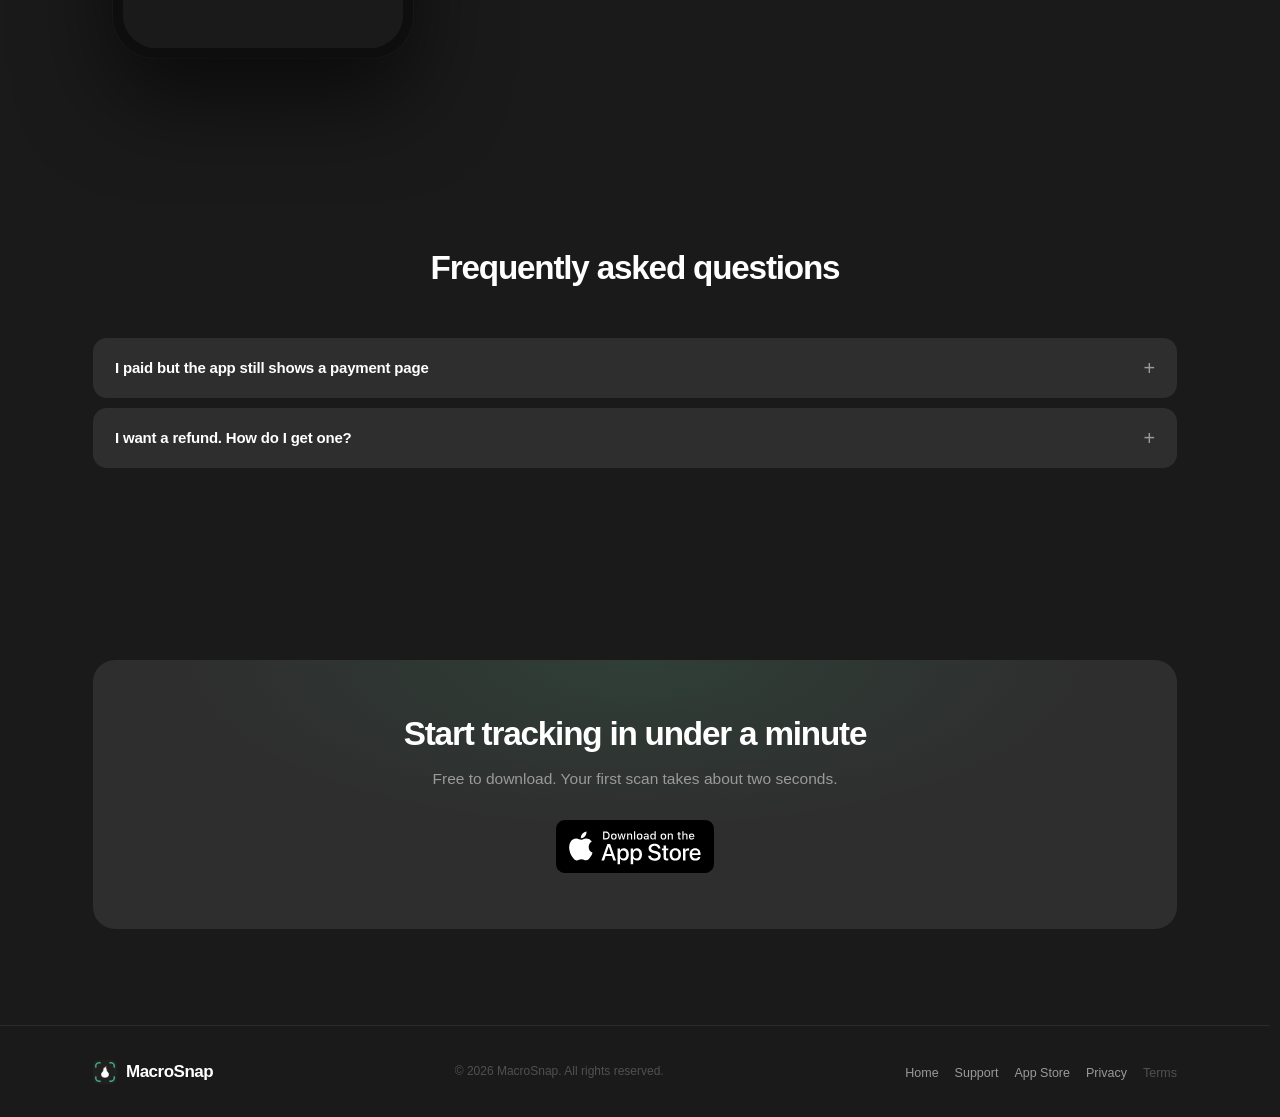
==== commit bc80b5ac: "Update index.html" ====
--- a/index.html
+++ b/index.html
@@ -108,24 +108,38 @@
               <div class="phone-screen">
                 <img class="shot is-active" data-shot="0" src="assets/include-1.png" alt="A scanned plate of penne pasta with shredded beef, showing 530 calories and its macro split" />
                 <img class="shot" data-shot="1" src="assets/include-2.png" alt="The Progress screen showing day streak, meals logged, a daily log and calories over time" />
-                <div class="shot is-locked" data-shot="2">
-                  <span class="shot-icon"><svg viewBox="0 0 24 24" fill="none" stroke="currentColor" stroke-width="1.8" stroke-linecap="round" stroke-linejoin="round" aria-hidden="true"><rect x="3" y="11" width="18" height="11" rx="2"/><path d="M7 11V7a5 5 0 0 1 10 0v4"/></svg></span>
-                  <b>Coming soon</b>
-                  <span class="sub tiny">See what friends eat</span>
-                </div>
-                <div class="shot is-locked" data-shot="3">
+                <!-- Locked panels upgrade themselves: drop the file named in
+                     data-src into assets/ and the screenshot replaces the
+                     placeholder on next load. No code change needed. -->
+                <div class="shot is-locked" data-shot="2" data-src="assets/include-3.png"
+                     data-alt="The Recipes screen showing meal ideas matched to your macro targets">
                   <span class="shot-icon"><svg viewBox="0 0 24 24" fill="none" stroke="currentColor" stroke-width="1.8" stroke-linecap="round" stroke-linejoin="round" aria-hidden="true"><rect x="3" y="11" width="18" height="11" rx="2"/><path d="M7 11V7a5 5 0 0 1 10 0v4"/></svg></span>
                   <b>Coming soon</b>
                   <span class="sub tiny">Get healthy recipes</span>
                 </div>
+                <div class="shot is-locked has-poll" data-shot="3" data-src="assets/include-4.png"
+                     data-alt="The Friends screen showing what people you follow have eaten today">
+                  <span class="shot-icon"><svg viewBox="0 0 24 24" fill="none" stroke="currentColor" stroke-width="1.8" stroke-linecap="round" stroke-linejoin="round" aria-hidden="true"><rect x="3" y="11" width="18" height="11" rx="2"/><path d="M7 11V7a5 5 0 0 1 10 0v4"/></svg></span>
+                  <b>Coming soon</b>
+                  <span class="sub tiny">See what friends eat</span>
+
+                  <div class="poll" data-poll="friends-v1">
+                    <span class="poll-q">Would you use this?</span>
+                    <div class="poll-opts">
+                      <button class="poll-opt" type="button" data-opt="yes">Yes, let me follow friends</button>
+                      <button class="poll-opt" type="button" data-opt="no">No, I track on my own</button>
+                    </div>
+                    <span class="poll-note tiny" role="status" aria-live="polite">Tap one — it just tells us what to build next.</span>
+                  </div>
+                </div>
               </div>
             </div>
 
             <div class="dots" id="incDots">
               <button class="dot is-active" data-shot="0" aria-label="AI food scanning"></button>
               <button class="dot" data-shot="1" aria-label="Track progress"></button>
-              <button class="dot" data-shot="2" aria-label="See what friends eat"></button>
-              <button class="dot" data-shot="3" aria-label="Get healthy recipes"></button>
+              <button class="dot" data-shot="2" aria-label="Get healthy recipes"></button>
+              <button class="dot" data-shot="3" aria-label="See what friends eat"></button>
             </div>
           </div>
 
@@ -145,17 +159,17 @@
               </span>
             </button>
             <button class="inc-card" data-shot="2" role="tab" aria-selected="false">
+              <span class="icon"><svg viewBox="0 0 24 24" fill="none" stroke="currentColor" stroke-width="1.8" stroke-linecap="round" stroke-linejoin="round" aria-hidden="true"><path d="M11 20A7 7 0 0 1 9.8 6.1C15.5 5 17 4.48 19 2c1 2 2 4.18 2 8 0 5.5-4.78 10-10 10Z"/><path d="M2 21c0-3 1.85-5.36 5.08-6C9.5 14.52 12 13 13 12"/></svg></span>
+              <span class="inc-body">
+                <span class="inc-title"><b>Get healthy recipes</b><span class="soon">Coming soon</span></span>
+                <span>A fresh set of recipes each day, matched to your macro targets.</span>
+              </span>
+            </button>
+            <button class="inc-card" data-shot="3" role="tab" aria-selected="false">
               <span class="icon"><svg viewBox="0 0 24 24" fill="none" stroke="currentColor" stroke-width="1.8" stroke-linecap="round" stroke-linejoin="round" aria-hidden="true"><path d="M16 21v-2a4 4 0 0 0-4-4H6a4 4 0 0 0-4 4v2"/><circle cx="9" cy="7" r="4"/><path d="M22 21v-2a4 4 0 0 0-3-3.87"/><path d="M16 3.13a4 4 0 0 1 0 7.75"/></svg></span>
               <span class="inc-body">
                 <span class="inc-title"><b>See what friends eat</b><span class="soon">Coming soon</span></span>
                 <span>Follow friends, compare streaks and keep each other honest.</span>
-              </span>
-            </button>
-            <button class="inc-card" data-shot="3" role="tab" aria-selected="false">
-              <span class="icon"><svg viewBox="0 0 24 24" fill="none" stroke="currentColor" stroke-width="1.8" stroke-linecap="round" stroke-linejoin="round" aria-hidden="true"><path d="M11 20A7 7 0 0 1 9.8 6.1C15.5 5 17 4.48 19 2c1 2 2 4.18 2 8 0 5.5-4.78 10-10 10Z"/><path d="M2 21c0-3 1.85-5.36 5.08-6C9.5 14.52 12 13 13 12"/></svg></span>
-              <span class="inc-body">
-                <span class="inc-title"><b>Get healthy recipes</b><span class="soon">Coming soon</span></span>
-                <span>A fresh set of recipes each day, matched to your macro targets.</span>
               </span>
             </button>
           </div>
--- a/styles.css
+++ b/styles.css
@@ -145,9 +145,14 @@
 
 .burger { display: none; flex-direction: column; gap: 5px; padding: 8px; }
 .burger span { display: block; width: 22px; height: 2px; background: var(--text); border-radius: 2px; transition: transform .25s, opacity .25s; }
-.burger.open span:nth-child(1) { transform: rotate(45deg) translateY(7px); }
-.burger.open span:nth-child(2) { opacity: 0; }
-.burger.open span:nth-child(3) { transform: rotate(-45deg) translateY(-7px); }
+/* Translate first, then rotate. The other order rotates the axis before the
+   bar travels along it, so each bar lands ~5px off-centre diagonally and the
+   two strokes cross low and to the right instead of meeting in the middle.
+   7px = one bar height (2px) + the flex gap (5px), i.e. the distance from an
+   outer bar's centre to the middle bar's centre. */
+.burger.open span:nth-child(1) { transform: translateY(7px) rotate(45deg); }
+.burger.open span:nth-child(2) { opacity: 0; transform: scaleX(.4); }
+.burger.open span:nth-child(3) { transform: translateY(-7px) rotate(-45deg); }
 
 /* ── Mobile drawer ── */
 .mobile-overlay {
@@ -451,6 +456,40 @@
 .footer-links button:hover, .footer-links a:hover { color: var(--text); }
 .footer-links button.muted { color: var(--subtext); }
 
+/* ═══════════════ LEGAL / STANDALONE PAGES ═══════════════ */
+/* Privacy, terms and friends live outside the SPA router, so nothing on them
+   is wrapped in .page — they carry their own entrance-animation hook. */
+.static-page .fu { animation: fadeUp .55s var(--d, 0s) var(--ease) both; }
+.static-page .page-head h1 { margin-bottom: 12px; }
+
+/* Head-to-first-card gap: 70px desktop, 55px mobile. .page-head already
+   contributes 60px of bottom padding here (it carries the glow, so leave it
+   alone) and 40px at the mobile breakpoint, so the top-up differs — see the
+   companion rule in the responsive block. */
+.static-page .page-head + .section { padding-top: 10px; }
+
+/* Single contact card on /support — sized so it doesn't stretch the full
+   1180px wrap and read as an empty banner. */
+.support-card { max-width: 520px; }
+.support-card .icon { color: var(--accent); }
+.support-card p { font-size: 14px; }
+.support-card .btn { margin-top: 20px; }
+
+.legal { display: flex; flex-direction: column; gap: 12px; max-width: 780px; }
+.legal .card { padding: 24px 26px; }
+.legal h3 { margin-bottom: 10px; }
+.legal p { font-size: 14px; line-height: 1.75; }
+.legal p + p, .legal ul + p { margin-top: 13px; }
+.legal ul {
+  margin: 13px 0 2px; padding-left: 20px;
+  display: flex; flex-direction: column; gap: 9px;
+}
+.legal li { font-size: 14px; line-height: 1.7; color: var(--body); padding-left: 4px; }
+.legal li::marker { color: var(--body); }
+.legal b { color: var(--text); font-weight: 600; }
+.legal a { color: var(--accent); transition: filter .15s; }
+.legal a:hover { text-decoration: underline; filter: brightness(1.1); }
+
 /* ═══════════════ RESPONSIVE ═══════════════ */
 @media (max-width: 1000px) {
   .contact { grid-template-columns: 1fr; }
@@ -474,6 +513,8 @@
   .phone { transform: scale(.94); }
 
   .page-head { padding: 48px 0 40px; }
+  .static-page .page-head + .section { padding-top: 15px; } /* 40 + 15 = 55 */
+  .legal .card { padding: 20px 18px; }
   .cta-band { padding: 40px 24px; }
   .inc-card { padding: 16px 18px; gap: 13px; }
   .dots { display: flex; }
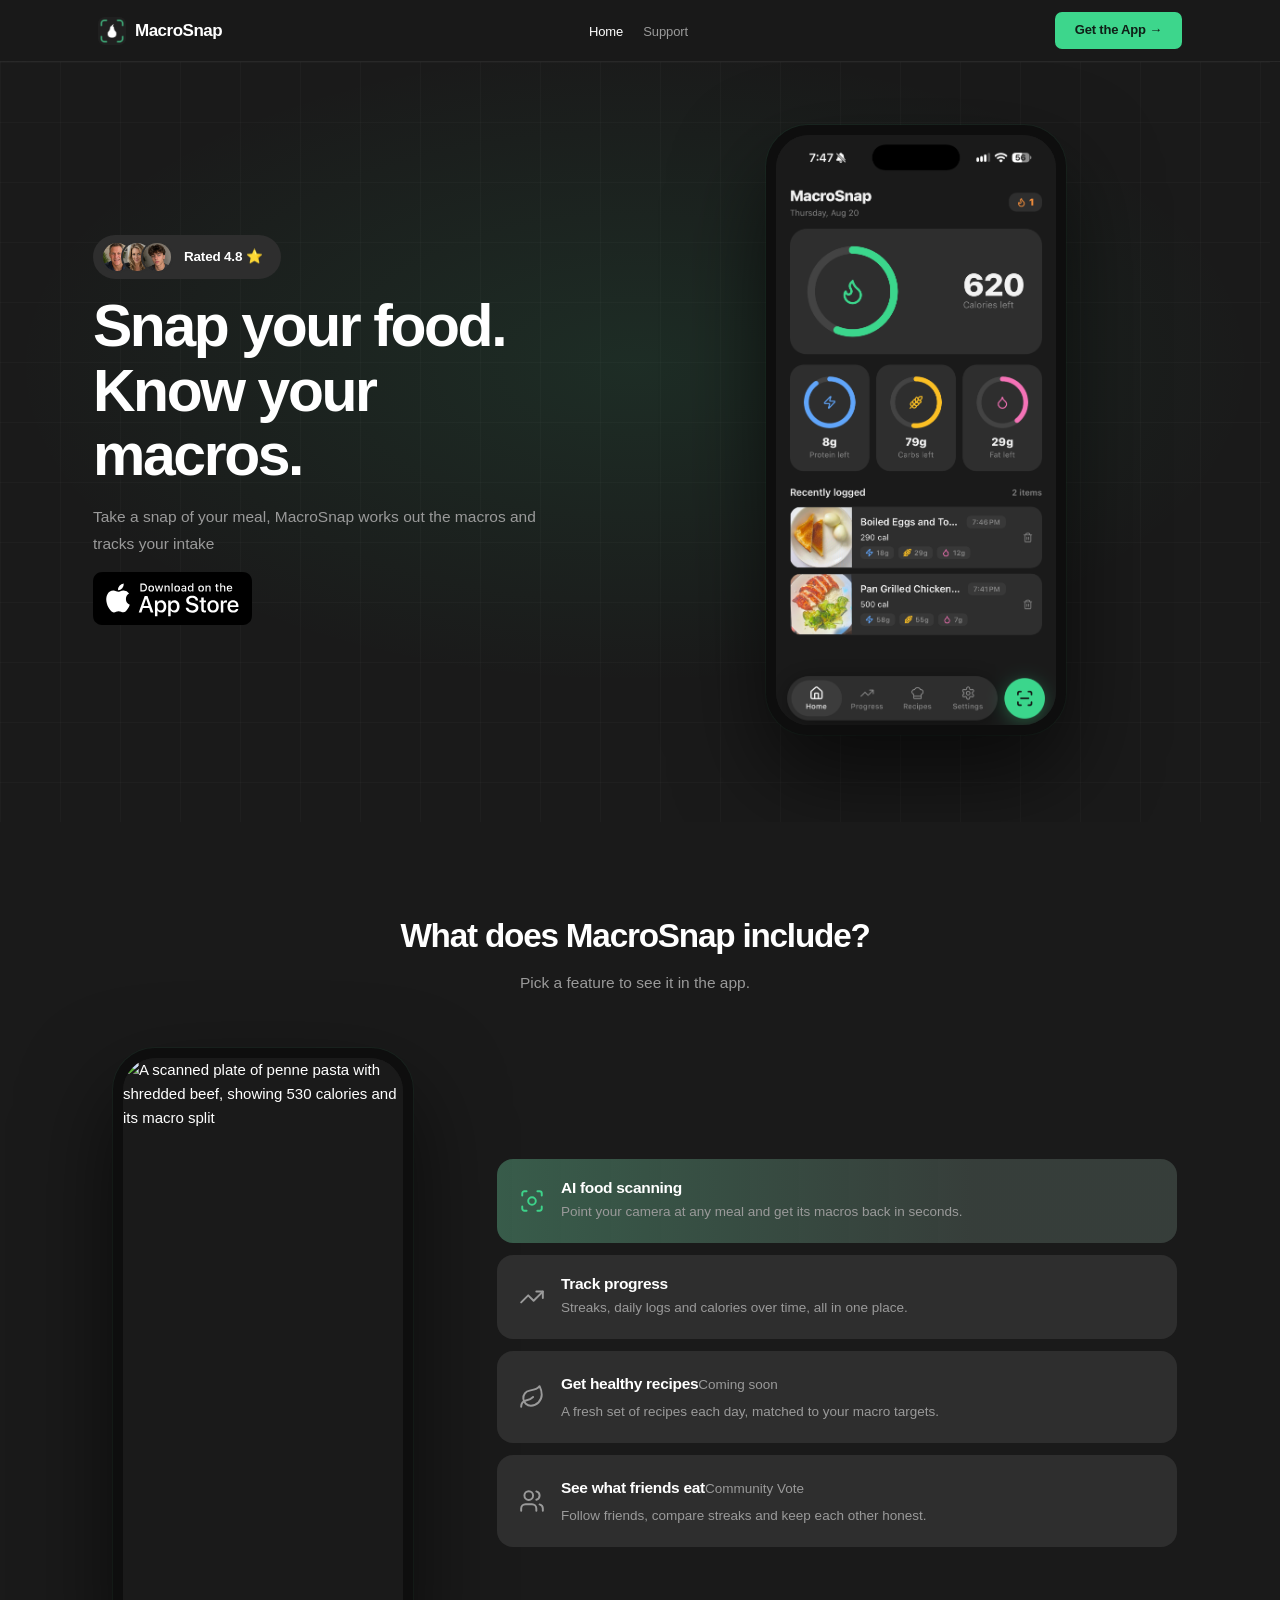
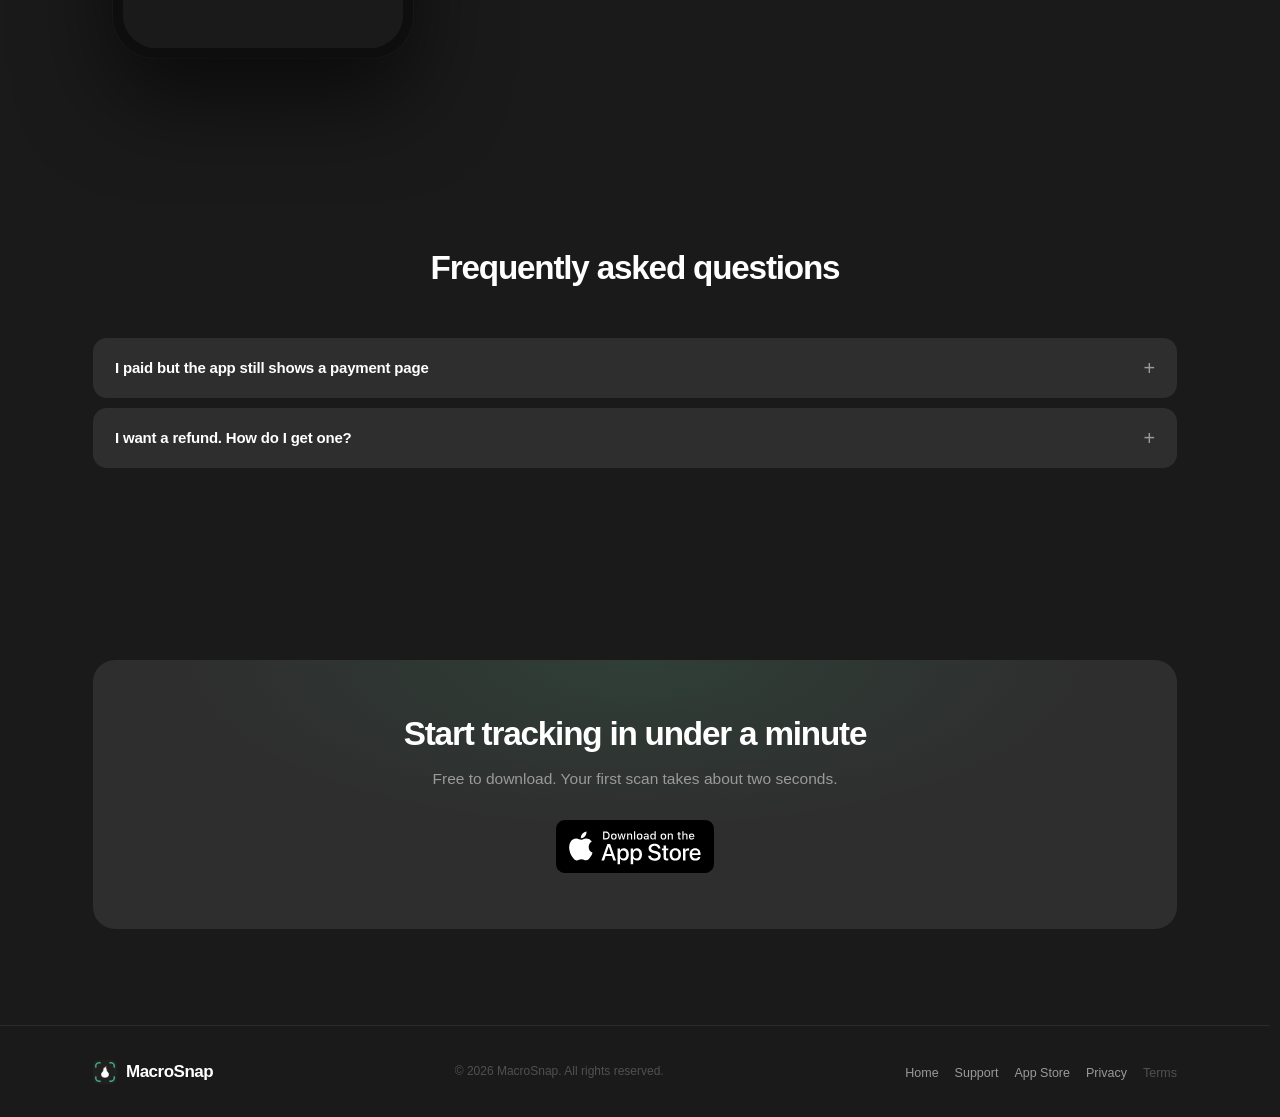
==== commit 7479c66a: "Update index.html" ====
--- a/index.html
+++ b/index.html
@@ -119,17 +119,13 @@
                 </div>
                 <div class="shot is-locked has-poll" data-shot="3" data-src="assets/include-4.png"
                      data-alt="The Friends screen showing what people you follow have eaten today">
-                  <span class="shot-icon"><svg viewBox="0 0 24 24" fill="none" stroke="currentColor" stroke-width="1.8" stroke-linecap="round" stroke-linejoin="round" aria-hidden="true"><rect x="3" y="11" width="18" height="11" rx="2"/><path d="M7 11V7a5 5 0 0 1 10 0v4"/></svg></span>
-                  <b>Coming soon</b>
-                  <span class="sub tiny">See what friends eat</span>
-
                   <div class="poll" data-poll="friends-v1">
                     <span class="poll-q">Would you use this?</span>
                     <div class="poll-opts">
-                      <button class="poll-opt" type="button" data-opt="yes">Yes, let me follow friends</button>
-                      <button class="poll-opt" type="button" data-opt="no">No, I track on my own</button>
+                      <button class="poll-opt" type="button" data-opt="yes">Yes, I Would</button>
+                      <button class="poll-opt" type="button" data-opt="no">No, I Wouldn't</button>
                     </div>
-                    <span class="poll-note tiny" role="status" aria-live="polite">Tap one — it just tells us what to build next.</span>
+                    <span class="poll-note tiny" role="status" aria-live="polite"></span>
                   </div>
                 </div>
               </div>
@@ -168,7 +164,7 @@
             <button class="inc-card" data-shot="3" role="tab" aria-selected="false">
               <span class="icon"><svg viewBox="0 0 24 24" fill="none" stroke="currentColor" stroke-width="1.8" stroke-linecap="round" stroke-linejoin="round" aria-hidden="true"><path d="M16 21v-2a4 4 0 0 0-4-4H6a4 4 0 0 0-4 4v2"/><circle cx="9" cy="7" r="4"/><path d="M22 21v-2a4 4 0 0 0-3-3.87"/><path d="M16 3.13a4 4 0 0 1 0 7.75"/></svg></span>
               <span class="inc-body">
-                <span class="inc-title"><b>See what friends eat</b><span class="soon">Coming soon</span></span>
+                <span class="inc-title"><b>See what friends eat</b><span class="soon is-vote">Community Vote</span></span>
                 <span>Follow friends, compare streaks and keep each other honest.</span>
               </span>
             </button>
--- a/styles.css
+++ b/styles.css
@@ -331,17 +331,61 @@
 }
 .shot-icon svg { width: 100%; height: 100%; display: block; }
 
-/* title + pill share one row, so the pill stays beside wrapped text
-   instead of dropping onto its own line on narrow screens */
-.inc-title { display: flex; align-items: center; gap: 16px; }
-.inc-title b { min-width: 0; }
-
-.soon {
-  flex-shrink: 0;
-  background: rgba(255,255,255,.08);
-  border-radius: 999px; padding: 2px 8px;
-  font-size: 10.5px; font-weight: 600; letter-spacing: .2px;
-  color: var(--body); white-space: nowrap;
+/* A locked panel that found its screenshot in assets/ (see app.js) */
+.shot-media {
+  width: 100%; height: 100%; display: block;
+  object-fit: cover; object-position: top center;
+}
+
+/* ── Poll inside the "See what friends eat" panel ── */
+/* .shot is pointer-events:none so the swipe area stays clean — the panel
+   holding the poll has to opt back in, and only while it's on screen. */
+.shot.has-poll.is-active { pointer-events: auto; }
+/* the poll is the only thing in this panel, so it sits high rather than
+   centred in all that empty space */
+.shot.has-poll { justify-content: flex-start; padding-top: 150px; }
+
+.poll {
+  width: 100%; max-width: 214px;
+  display: flex; flex-direction: column; gap: 8px;
+}
+.poll-q {
+  font-size: 12.5px; font-weight: 600; color: var(--text); text-align: center;
+}
+.poll-opts { display: flex; flex-direction: column; gap: 7px; }
+.poll-opt {
+  width: 100%; text-align: left;
+  padding: 9px 12px; border-radius: 11px;
+  background: rgba(255,255,255,.06);
+  border: 1px solid rgba(255,255,255,.08);
+  font-size: 12px; line-height: 1.35; color: var(--body);
+  transition: background .18s, border-color .18s, color .18s, opacity .18s;
+}
+.poll-opt:hover { background: rgba(255,255,255,.11); color: var(--text); }
+.poll-opt.is-picked {
+  background: rgba(61,211,138,.14);
+  border-color: rgba(61,211,138,.45);
+  color: var(--text);
+}
+/* the tick only shows on the answer you gave */
+.poll-opt.is-picked::after {
+  content: "✓"; float: right; margin-left: 8px; color: var(--accent); font-weight: 700;
+}
+.poll.has-voted .poll-opt:not(.is-picked) { opacity: .5; }
+
+/* Locked: in flight, or a vote already delivered from this browser. The
+   buttons are disabled too — this only stops them looking clickable. */
+.poll-opt:disabled { cursor: default; }
+.poll-opt:disabled:hover { background: rgba(255,255,255,.06); color: var(--body); }
+.poll-opt.is-picked:disabled:hover {
+  background: rgba(61,211,138,.14); color: var(--text);
+}
+
+/* holds its line whether it's empty, sending or done, so the buttons
+   above never shift */
+.poll-note {
+  min-height: 17px;
+  color: var(--body); text-align: center; line-height: 1.45;
 }
 
 .include-cards { display: flex; flex-direction: column; gap: 12px; }
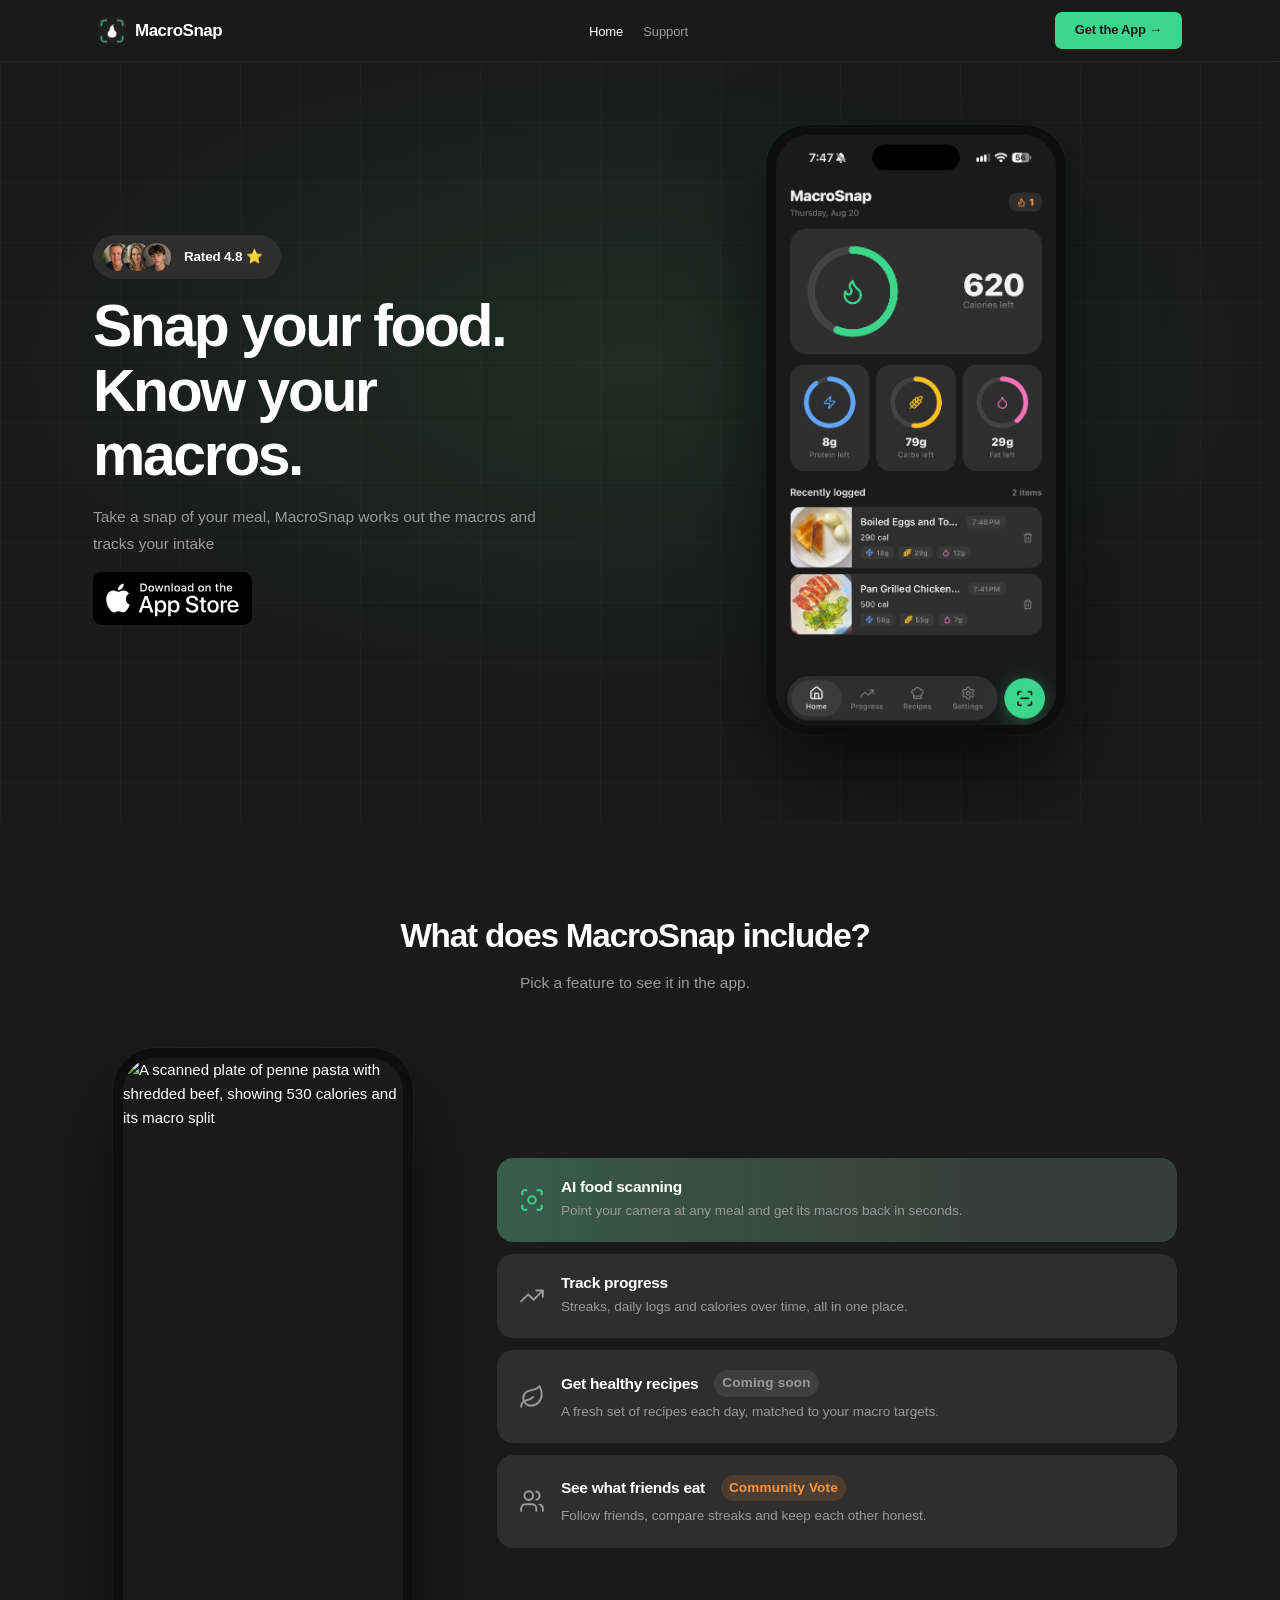
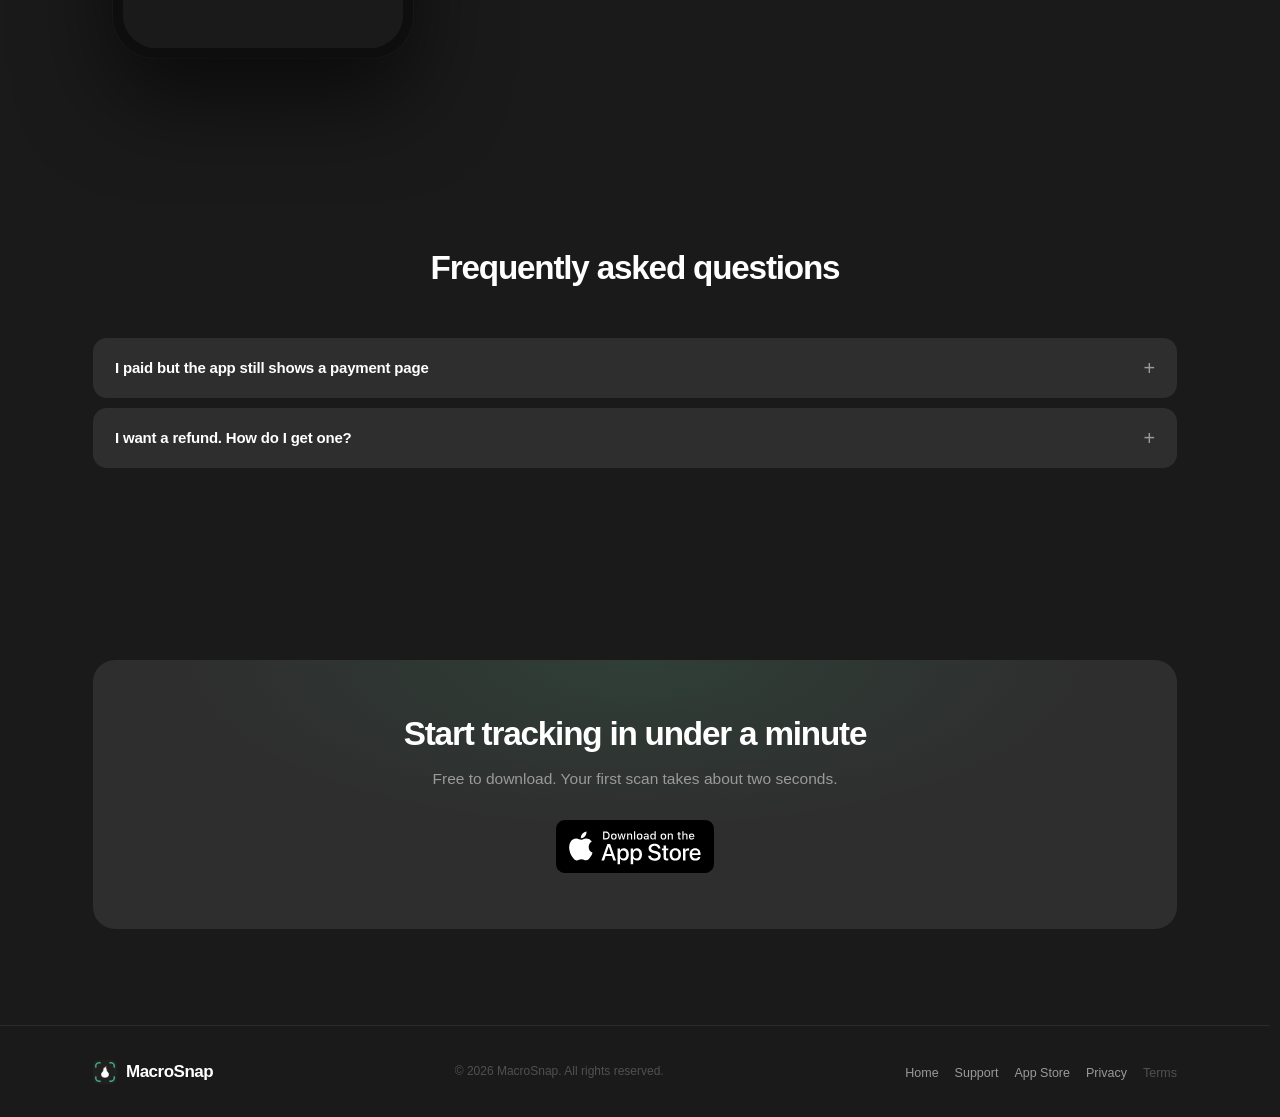
==== commit 6389ee04: "Point every page at a favicon Browsers were falling back to /favicon.ico, which the site doesn't hav" ====
--- a/index.html
+++ b/index.html
@@ -11,6 +11,7 @@
      blocked navigation can suppress the tap that follows it. The store link
      is reached by tapping the badge, or via "Open in Browser". -->
   <meta name="viewport" content="width=device-width, initial-scale=1.0, viewport-fit=cover" />
+  <link rel="icon" href="assets/icon.png" />
   <title>MacroSnap — Snap your food. Know your macros.</title>
   <meta name="description" content="MacroSnap uses your camera to log calories, protein, carbs and fat in seconds. No weighing. No searching. Just snap." />
   <link rel="stylesheet" href="styles.css" />
--- a/styles.css
+++ b/styles.css
@@ -343,7 +343,10 @@
 .shot.has-poll.is-active { pointer-events: auto; }
 /* the poll is the only thing in this panel, so it sits high rather than
    centred in all that empty space */
-.shot.has-poll { justify-content: flex-start; padding-top: 150px; }
+.shot.has-poll {
+  justify-content: flex-start; padding-top: 150px;
+  background: #1A1A1A;              /* a shade darker than the locked panels */
+}
 
 .poll {
   width: 100%; max-width: 214px;
@@ -386,6 +389,24 @@
 .poll-note {
   min-height: 17px;
   color: var(--body); text-align: center; line-height: 1.45;
+}
+
+/* title + pill share one row, so the pill stays beside wrapped text
+   instead of dropping onto its own line on narrow screens */
+.inc-title { display: flex; align-items: center; gap: 16px; }
+.inc-title b { min-width: 0; }
+
+.soon {
+  flex-shrink: 0;
+  background: rgba(255,255,255,.08);
+  border-radius: 999px; padding: 2px 8px;
+  font-size: 10.5px; font-weight: 600; letter-spacing: .2px;
+  color: var(--body); white-space: nowrap;
+}
+/* orange variant: this card's panel is a live poll, not a locked preview */
+.soon.is-vote {
+  background: rgba(255,148,58,.14);
+  color: #FF943A;
 }
 
 .include-cards { display: flex; flex-direction: column; gap: 12px; }
@@ -534,11 +555,144 @@
 .legal a { color: var(--accent); transition: filter .15s; }
 .legal a:hover { text-decoration: underline; filter: brightness(1.1); }
 
+
+/* ═══════════════ CREATOR DASHBOARD ═══════════════ */
+/* Private page at /creator/ — the nav here carries the brand and a label
+   rather than the site's links, so it doesn't invite a wander back out. */
+.nav-divider {
+  width: 1px; height: 20px; flex-shrink: 0;
+  margin: 0 13px;
+  background: var(--border-bright);
+}
+.nav-label { font-size: 13px; font-weight: 500; letter-spacing: -0.1px; color: var(--body); }
+.nav-spacer { flex: 1; }
+
+.visually-hidden {
+  position: absolute; width: 1px; height: 1px;
+  margin: -1px; padding: 0; overflow: hidden;
+  clip: rect(0 0 0 0); clip-path: inset(50%); white-space: nowrap;
+}
+
+/* Loading, gate and error states share a centred single-card layout. The
+   min-height keeps the footer off the middle of the screen on these short
+   states — without it the page ends a third of the way down. */
+.creator-centre {
+  display: flex; align-items: center; justify-content: center;
+  min-height: 62vh;
+}
+.creator-gate { max-width: 420px; width: 100%; text-align: center; }
+.creator-gate .icon { color: var(--accent); margin-left: auto; margin-right: auto; }
+.creator-gate p { font-size: 14px; }
+.creator-gate .btn { margin-top: 4px; }
+
+.creator-gate-form { margin-top: 20px; gap: 12px; }
+/* Codes are short and shouty — centring them stops the field reading as a
+   half-empty email input. */
+.creator-gate-form input {
+  text-align: center;
+  font-size: 17px; font-weight: 600; letter-spacing: 1.5px;
+  text-transform: uppercase;
+}
+.creator-gate-form input::placeholder { letter-spacing: 1.5px; text-transform: uppercase; }
+.creator-gate-note:empty { display: none; }
+.creator-gate-note { margin-top: 12px; }
+
+.creator-head { display: flex; align-items: flex-end; justify-content: space-between; gap: 24px; }
+/* The site h1 tops out at 66px, which is a marketing headline. A greeting on
+   a page someone checks weekly wants to be quieter than the numbers below it. */
+.creator-head h1 { font-size: clamp(30px, 3.4vw, 42px); letter-spacing: -1.4px; }
+.creator-head .lead b { color: var(--text); font-weight: 600; }
+.creator-signout { flex-shrink: 0; font-size: 13px; padding: 9px 16px; }
+
+/* ── Code card ── */
+.code-card {
+  background: var(--card);
+  border-radius: 22px; padding: 30px 34px;
+  display: flex; align-items: center; justify-content: space-between;
+  flex-wrap: wrap; gap: 28px;
+  background-image: radial-gradient(ellipse 45% 130% at 12% 0%, rgba(61,211,138,.16), transparent 70%);
+}
+.code-card-main { display: flex; flex-direction: column; gap: 6px; }
+.code-label {
+  font-size: 11px; font-weight: 600; letter-spacing: 0.7px;
+  text-transform: uppercase; color: var(--body);
+}
+.code-value {
+  font-size: 46px; font-weight: 700; letter-spacing: 1.5px;
+  line-height: 1; color: var(--accent);
+}
+.code-card-actions {
+  display: flex; flex-direction: column; align-items: flex-start; gap: 9px;
+  max-width: 280px;
+}
+.code-card-actions .tiny { line-height: 1.5; }
+
+/* ── Stats ── */
+.stat-grid {
+  display: grid; grid-template-columns: repeat(auto-fit, minmax(186px, 1fr));
+  gap: 16px; margin-top: 16px;
+}
+.stat {
+  background: var(--card);
+  border-radius: 16px; padding: 22px 24px;
+  display: flex; flex-direction: column; gap: 6px;
+}
+.stat-label { font-size: 12.5px; font-weight: 600; letter-spacing: -0.1px; color: var(--body); }
+/* Narrower tiles than the 4-up version, so the money values need to come
+   down a little or "$1,234.56" overhangs its card. */
+.stat-value {
+  font-size: 29px; font-weight: 600; letter-spacing: -1.2px;
+  line-height: 1.15; color: var(--text);
+}
+.stat-note { line-height: 1.5; }
+
+/* ── Payout ── */
+.payout-card {
+  background: var(--card);
+  border-radius: 16px; padding: 26px;
+  margin-top: 16px;
+  display: flex; align-items: center; justify-content: space-between;
+  flex-wrap: wrap; gap: 24px;
+}
+.payout-main { display: flex; flex-direction: column; gap: 6px; }
+.payout-main .icon { color: var(--accent); margin-bottom: 10px; }
+.payout-main p { font-size: 14px; line-height: 1.7; }
+.payout-methods b { color: var(--text); font-weight: 600; }
+.payout-actions {
+  display: flex; flex-direction: column; align-items: flex-start; gap: 9px;
+  max-width: 260px; flex-shrink: 0;
+}
+.payout-actions .tiny { line-height: 1.5; }
+
+/* ── Paused-code notice ── */
+.notice {
+  display: flex; align-items: flex-start; gap: 12px;
+  background: var(--card); border-radius: 14px;
+  padding: 16px 18px; margin-bottom: 16px;
+  font-size: 13.5px; line-height: 1.65; color: var(--body);
+  box-shadow: inset 0 0 0 1px var(--accent-line);
+}
+.notice b { color: var(--text); font-weight: 600; }
+.notice a { color: var(--accent); }
+.notice a:hover { text-decoration: underline; }
+.notice-icon {
+  width: 20px; height: 20px; flex-shrink: 0; margin-top: 1px;
+  display: grid; place-items: center; color: var(--accent);
+}
+.notice-icon svg { width: 100%; height: 100%; display: block; }
+
+.creator-meta { display: block; margin-top: 14px; }
+.creator-meta b { color: var(--body); font-weight: 600; }
+
+.creator-foot-note { display: block; margin-top: 22px; }
+.creator-foot-note a { color: var(--accent); }
+.creator-foot-note a:hover { text-decoration: underline; }
 /* ═══════════════ RESPONSIVE ═══════════════ */
 @media (max-width: 1000px) {
   .contact { grid-template-columns: 1fr; }
   .include { grid-template-columns: 1fr; gap: 40px; justify-items: center; }
   .include-cards { width: 100%; max-width: 560px; }
+  .stat-grid { grid-template-columns: repeat(2, minmax(0, 1fr)); }
 }
 
 @media (max-width: 767px) {
@@ -562,4 +716,18 @@
   .cta-band { padding: 40px 24px; }
   .inc-card { padding: 16px 18px; gap: 13px; }
   .dots { display: flex; }
-}
+
+  /* Creator dashboard. The code stays the biggest thing on the screen, but
+     46px overflows a 320px viewport once letter-spacing is counted. */
+  .nav-label, .nav-divider { display: none; }
+  .code-card { padding: 24px 22px; gap: 20px; }
+  .code-value { font-size: 38px; }
+  .code-card-actions { max-width: none; width: 100%; }
+  .code-card-actions .btn { width: 100%; }
+  .creator-head { flex-direction: column; align-items: flex-start; gap: 16px; }
+  .stat { padding: 18px 20px; }
+  .stat-value { font-size: 26px; }
+  .payout-card { padding: 22px 20px; gap: 18px; }
+  .payout-actions { max-width: none; width: 100%; }
+  .payout-actions .btn { width: 100%; }
+}
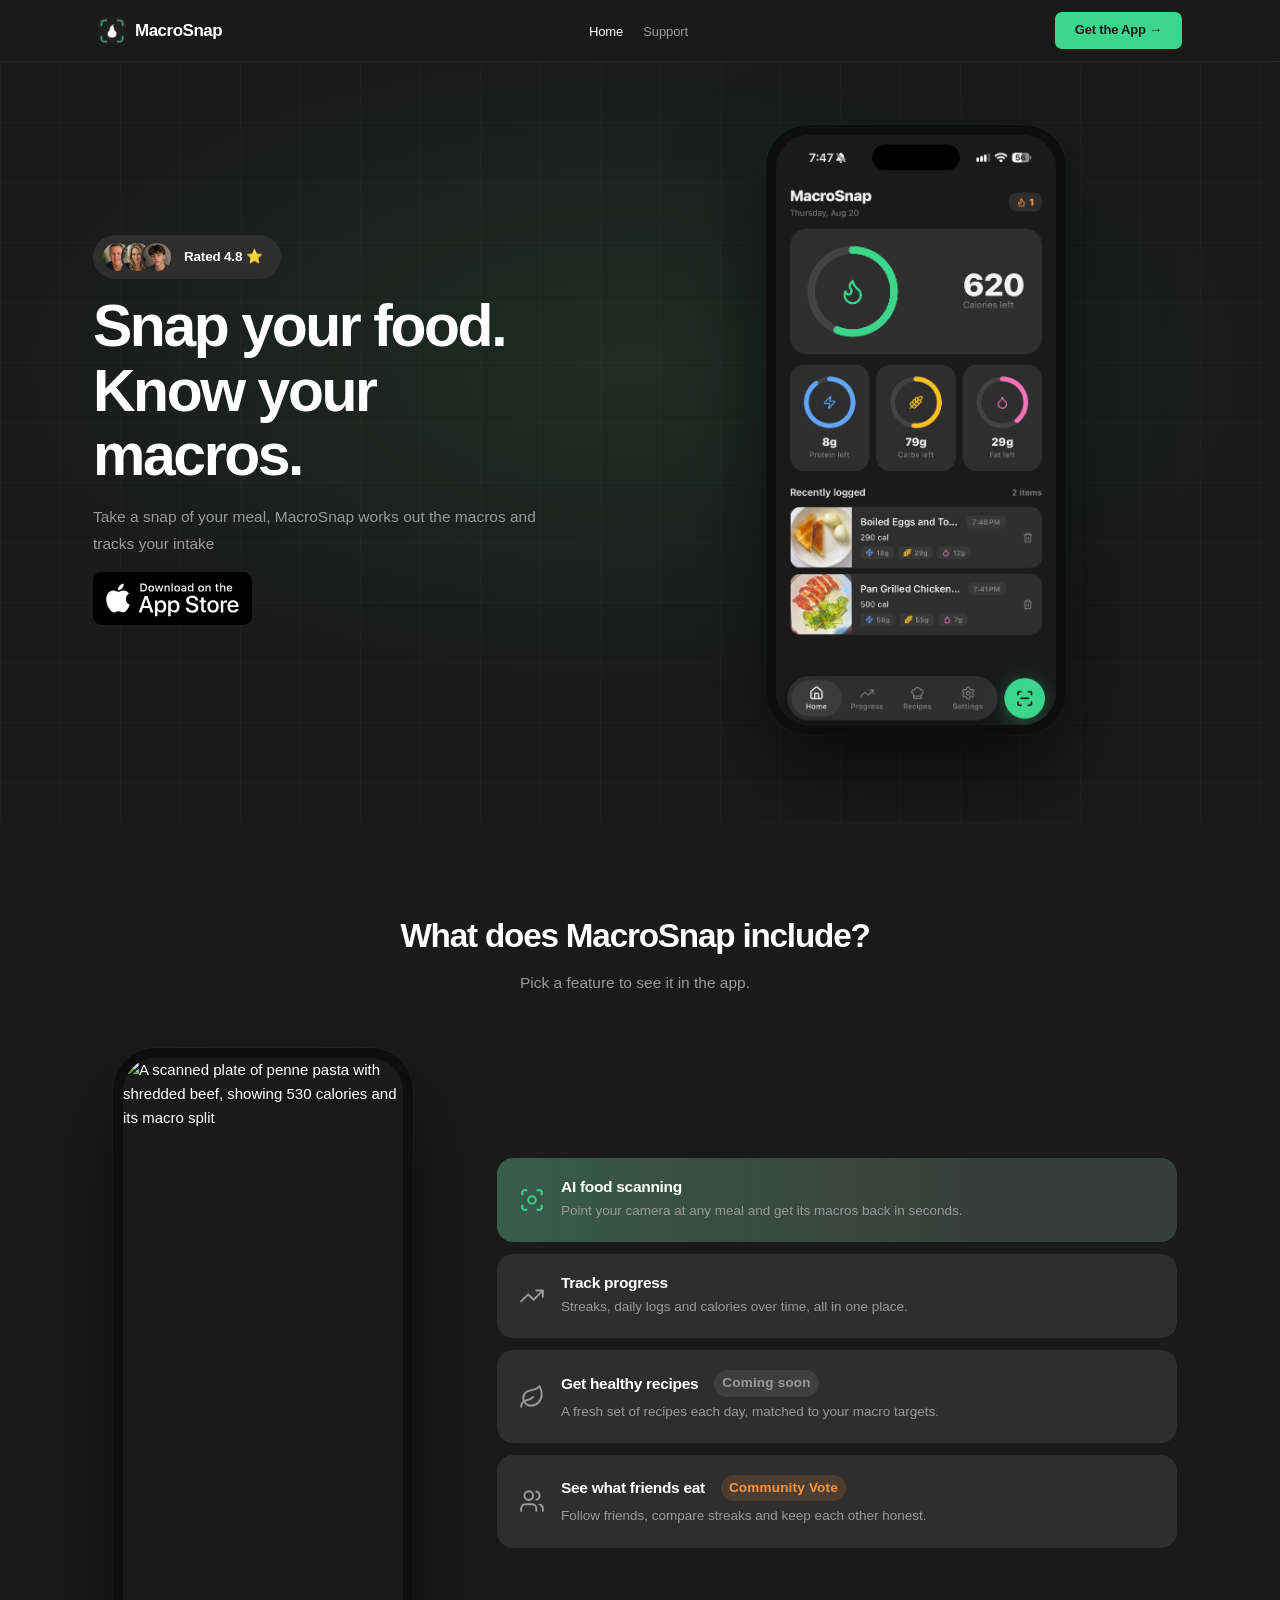
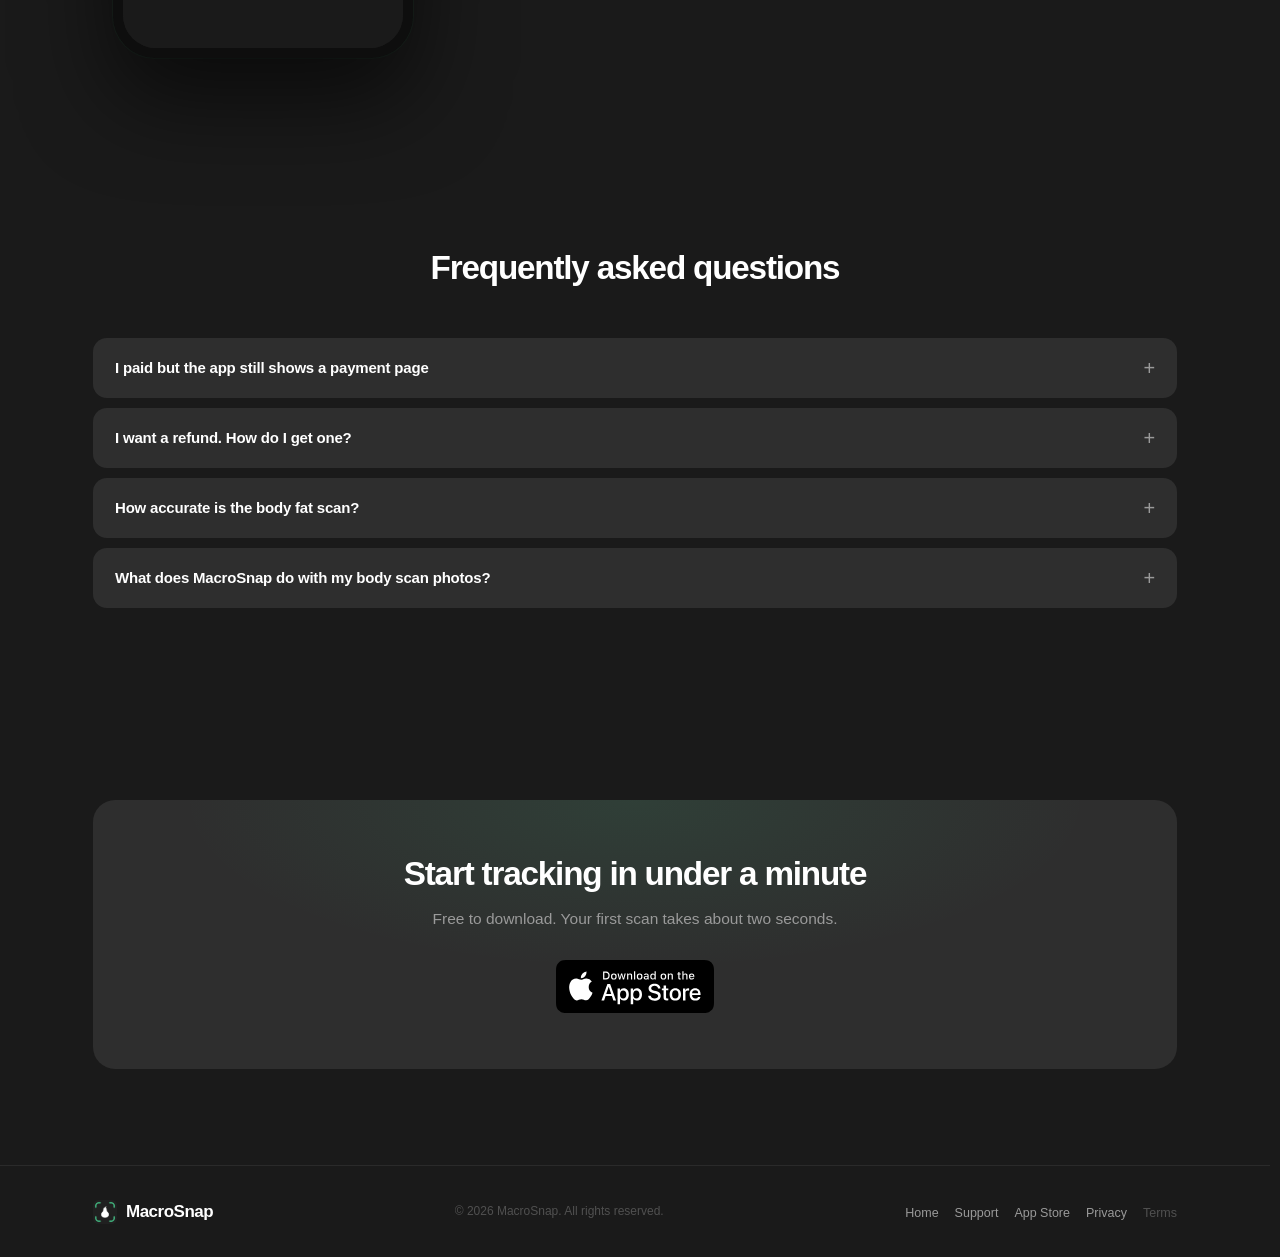
==== commit f8ee8a07: "Cover the body fat scan in the privacy policy and FAQ Adds the body scan to every section that descr" ====
--- a/index.html
+++ b/index.html
@@ -201,6 +201,16 @@
               <a class="btn btn-soft" href="support/">Request refund from MacroSnap</a>
             </div>
           </details>
+
+          <details class="fu" style="--d:.14s">
+            <summary>How accurate is the body fat scan?</summary>
+            <p>The body fat scan gives an AI-generated estimate based on your photo. It is not a medical measurement and should not be used for diagnosis or medical decisions. Results can vary with lighting, camera angle, clothing, and posture. For best results, use consistent lighting and positioning each time, and speak with a qualified health professional if you need an accurate assessment.</p>
+          </details>
+
+          <details class="fu" style="--d:.18s">
+            <summary>What does MacroSnap do with my body scan photos?</summary>
+            <p>Body scan photos are sent to the Google Gemini API for AI-powered body fat estimation. Photos are not stored on our servers beyond what is needed to process your request. Body scan photos are only taken or uploaded when you choose to use the feature. See our <a href="privacy/">Privacy Policy</a> for full details.</p>
+          </details>
         </div>
       </div>
     </section>
